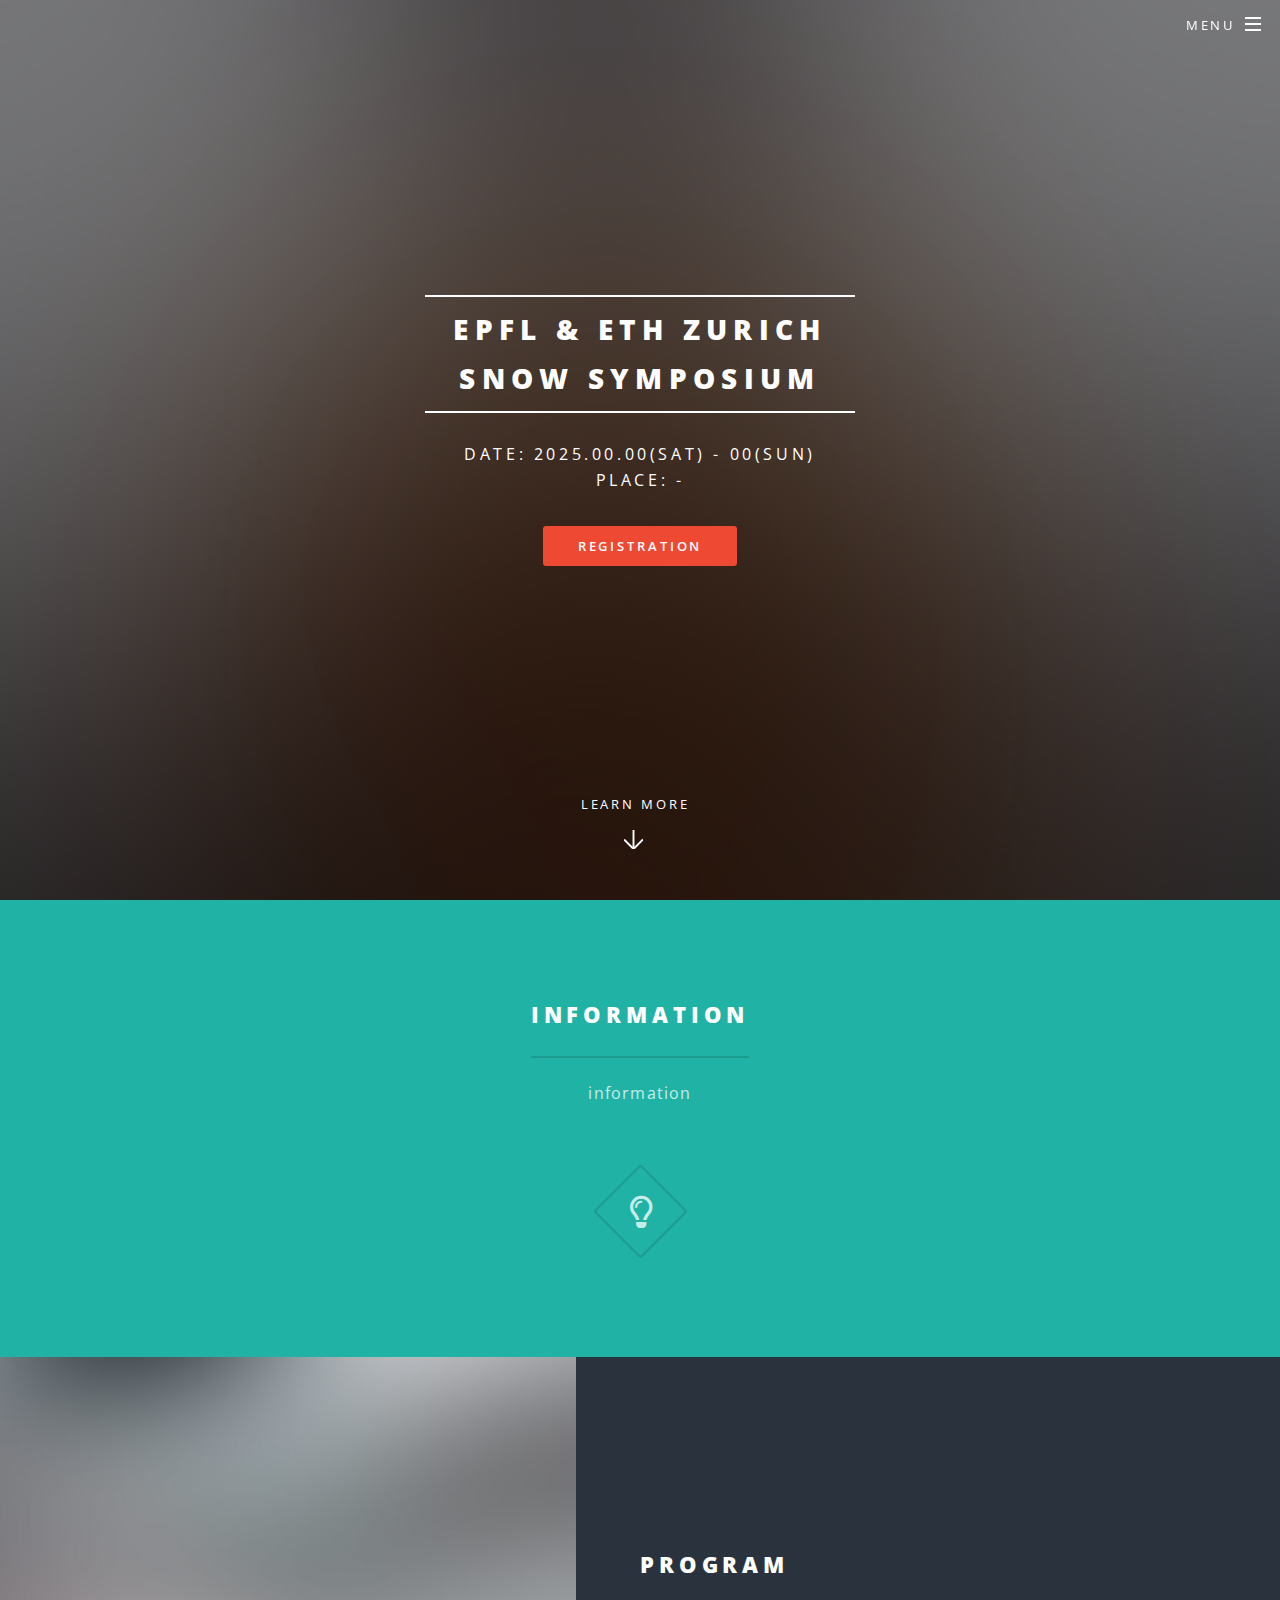
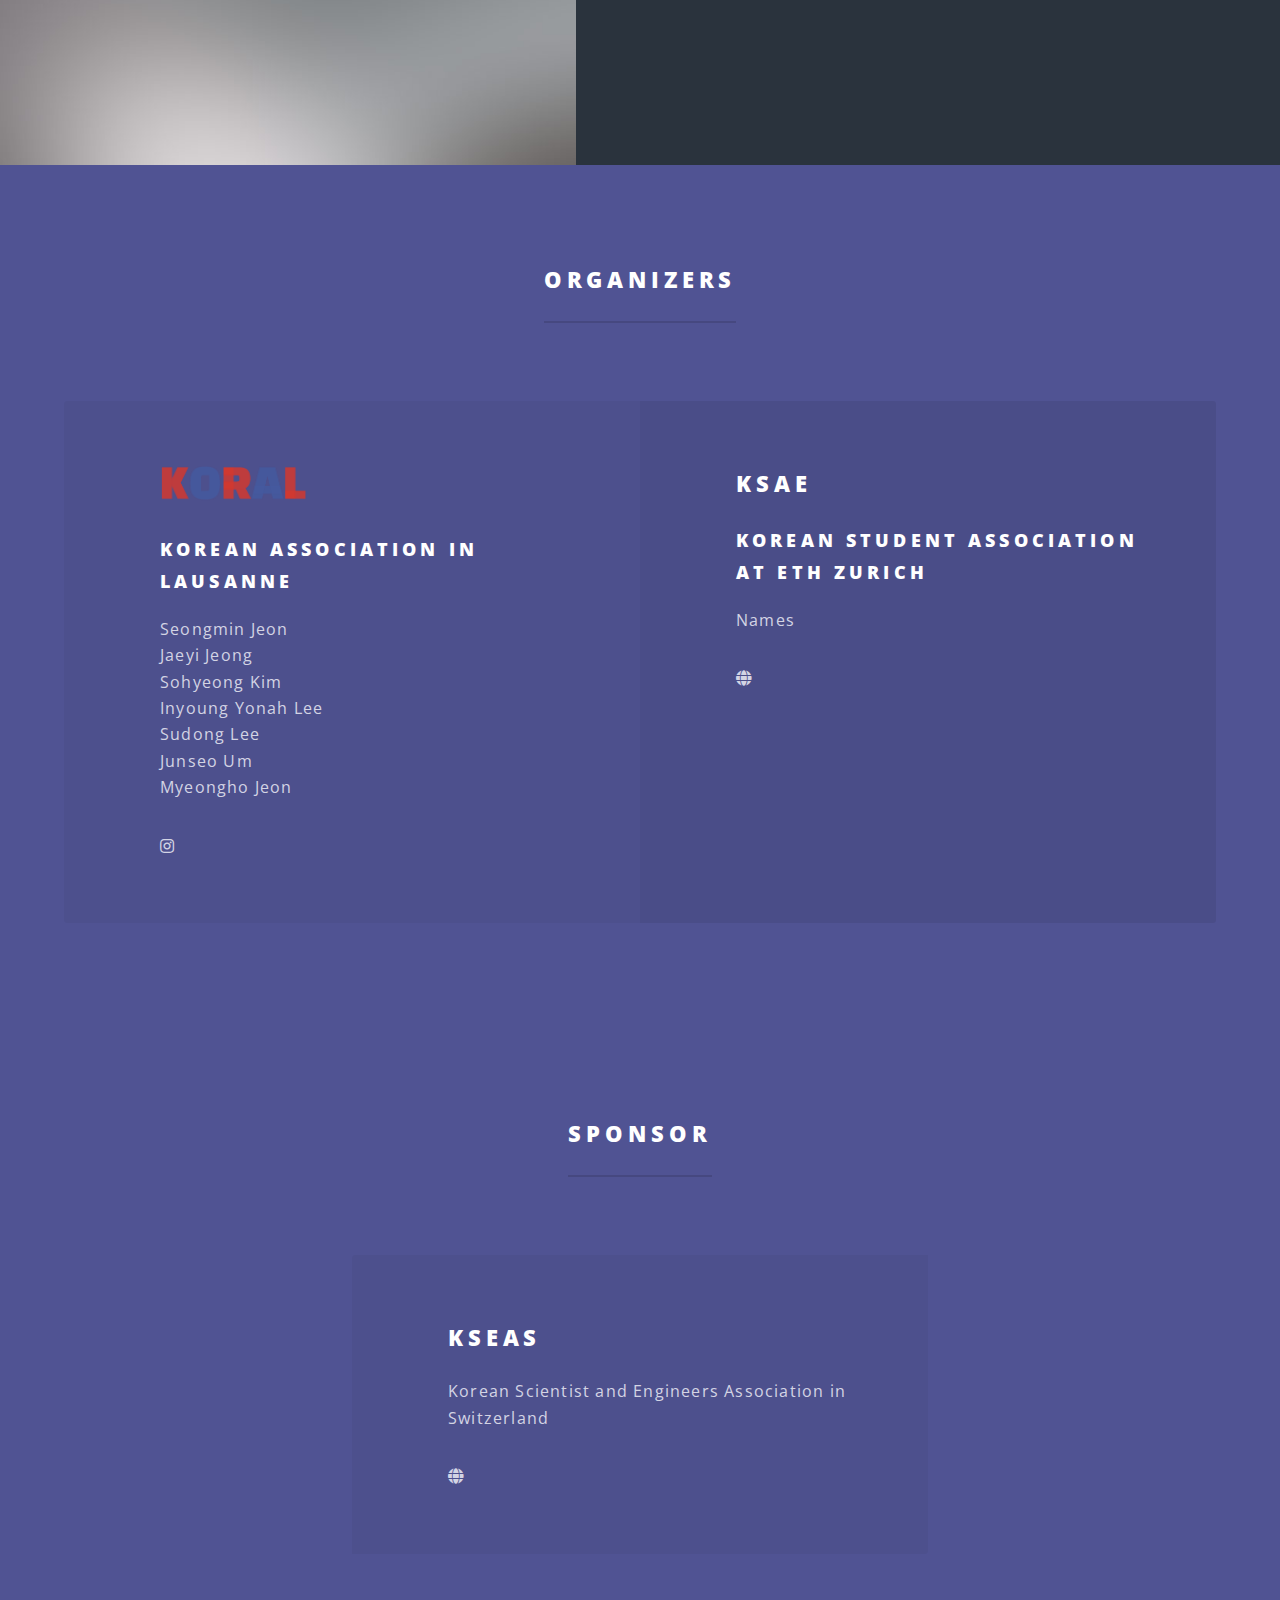
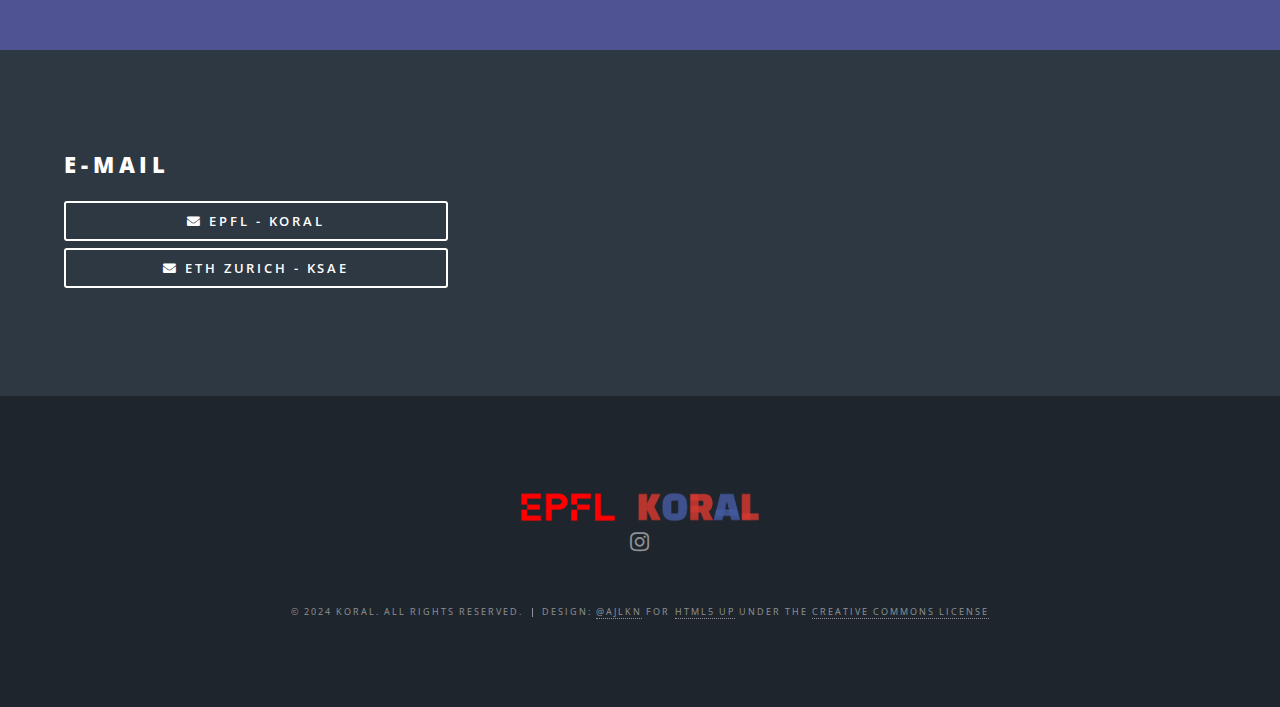
==== index.html @ 03442fb2 "upload" ====
<!DOCTYPE HTML>
<!--
	Spectral by HTML5 UP
	html5up.net | @ajlkn
	Free for personal and commercial use under the CCA 3.0 license (html5up.net/license)
-->
<html>
	<head>
		<title>EPFL & ETH Zurich - Snow Symposium</title>
		<meta charset="utf-8" />
		<meta name="viewport" content="width=device-width, initial-scale=1, user-scalable=no" />
		<link rel="stylesheet" href="assets/css/main.css" />
		<noscript><link rel="stylesheet" href="assets/css/noscript.css" /></noscript>
		<link rel="icon" href="images/favicon.ico">
	</head>
	<body class="landing is-preload">

		<!-- Page Wrapper -->
			<div id="page-wrapper">

				<!-- Header -->
					<header id="header" class="alt">
						<h1><a href="index.html">EPFL & ETH Zurich - Snow Symposium</a></h1>
						<nav id="nav">
							<ul>
								<li class="special">
									<a href="#menu" class="menuToggle"><span>Menu</span></a>
									<div id="menu">
										<ul>
											<li><a href="index.html">Home</a></li>
											<li><a href="program.html">Program</a></li>
											<li><a href="#">Registration</a></li>
										</ul>
									</div>
								</li>
							</ul>
						</nav>
					</header>

				<!-- Banner -->
					<section id="banner">
						<div class="inner">
							<h2>EPFL & ETH Zurich <br>
							Snow Symposium</h2>
							<p>Date: 2025.00.00(Sat) - 00(Sun)<br />
							Place: -<br />
							</p>
							<ul class="actions special">
								<li><a href="#" class="button primary">Registration</a></li>
							</ul>
						</div>
						<a href="#one" class="more scrolly">Learn More</a>
					</section>

				<!-- One -->
					<section id="information" class="wrapper style1 special">
						<div class="inner">
							<header class="major">
								<h2>Information</h2>
								<p>information</p>
							</header>
							<ul class="icons major">
								<li><span class="icon fa-lightbulb major"><span class="label">Lorem</span></span></li>
							</ul>
						</div>
					</section>

				<!-- Two -->
					<section id="program" class="wrapper alt style2">
						<a href="program.html">
						<section class="spotlight">
							<div class="image"><img src="images/pic01.jpg" alt="" /></div><div class="content">
								<h2>Program</h2>
							</div>
						</section>
						</a>
					</section>

				<!-- Three -->
					<section id="organizers" class="wrapper style3 special">
						<div class="inner">
							<header class="major">
								<h2>Organizers</h2>
							</header>
							<ul class="features">
								<li class="">
									<h2><img src="images/KORAL_Logo.png" height="36", alt=""/></h2>
									<h3>Korean Association in Lausanne</h3>
									<p>
									Seongmin Jeon<br>
									Jaeyi Jeong<br>
									Sohyeong Kim<br>
									Inyoung Yonah Lee<br>
									Sudong Lee<br>
									Junseo Um<br>
									Myeongho Jeon
									</p>
									<p>
									<a href=https://www.instagram.com/koral_epfl/ target="_blank" class="icon brands fa-instagram"></a>
									</p>									
								</li>
								<li class="">
									<h2>KSAE</h2>
									<h3>Korean Student Association at ETH Zurich</h3>
									<p>
									Names
									</p>
									<p>
									<a href=https://ksa.ethz.ch/ target="_blank" class="icon solid fa-globe"></a>
									</p>									
								</li>
							</ul>
						</div>
					</section>
					
					<section id="sponsor" class="wrapper style3 special">
						<div class="inner">
							<header class="major">
								<h2>Sponsor</h2>
							</header>
							<ul class="features">
								<li class="">
									<h2>KSEAS</h2>
									<p>
									Korean Scientist and Engineers Association in Switzerland
									</p>		
									<p>
									<a href=https://www.kseas.org/ target="_blank" class="icon solid fa-globe"></a>
									</p>
								</li>
							</ul>								
						<div>							
					</section>

				<!-- CTA -->
					<section id="contacts" class="wrapper style4">
						<div class="inner">
							<header>
								<h2>E-mail</h2>
								<p>							
								<a href="mailto:koral@epfl.ch" class="button fit small icon solid fa-envelope">EPFL - KORAL</a> <br/>
								<a href="mailto:" class="button fit small icon solid fa-envelope">ETH Zurich - KSAE</a>
								</p>
							</header>
						</div>
					</section>

				<!-- Footer -->
					<footer id="footer">
						<img src="images/EPFL_Logo.png" height="30", alt=""/> &nbsp;&nbsp;
						<img src="images/KORAL_Logo.png" height="30", alt=""/>
						<ul class="icons">
						    <li><a href=https://www.instagram.com/koral_epfl/ target="_blank" class="icon brands fa-instagram"><span class="label">Instagram</span></a></li>
						</ul>
						<ul class="copyright">
							<li>&copy; 2024 KORAL. All rights reserved.</li><li>Design: <a href="https://twitter.com/ajlkn" target="_blank">@ajlkn</a> for <a href="http://html5up.net" target="_blank">HTML5 UP</a> under the <a href="https://html5up.net/license" target="_blank">Creative Commons license</a></li>
						</ul>
					</footer>

			</div>

		<!-- Scripts -->
			<script src="assets/js/jquery.min.js"></script>
			<script src="assets/js/jquery.scrollex.min.js"></script>
			<script src="assets/js/jquery.scrolly.min.js"></script>
			<script src="assets/js/browser.min.js"></script>
			<script src="assets/js/breakpoints.min.js"></script>
			<script src="assets/js/util.js"></script>
			<script src="assets/js/main.js"></script>

	</body>
</html>
---- assets/css/main.css ----
@import url(fontawesome-all.min.css);
@import url("https://fonts.googleapis.com/css?family=Open+Sans:400,400italic,600,600italic,800,800italic");

/*
	Spectral by HTML5 UP
	html5up.net | @ajlkn
	Free for personal and commercial use under the CCA 3.0 license (html5up.net/license)
*/

html, body, div, span, applet, object,
iframe, h1, h2, h3, h4, h5, h6, p, blockquote,
pre, a, abbr, acronym, address, big, cite,
code, del, dfn, em, img, ins, kbd, q, s, samp,
small, strike, strong, sub, sup, tt, var, b,
u, i, center, dl, dt, dd, ol, ul, li, fieldset,
form, label, legend, table, caption, tbody,
tfoot, thead, tr, th, td, article, aside,
canvas, details, embed, figure, figcaption,
footer, header, hgroup, menu, nav, output, ruby,
section, summary, time, mark, audio, video {
	margin: 0;
	padding: 0;
	border: 0;
	font-size: 100%;
	font: inherit;
	vertical-align: baseline;}

article, aside, details, figcaption, figure,
footer, header, hgroup, menu, nav, section {
	display: block;}

body {
	line-height: 1;
}

ol, ul {
	list-style: none;
}

blockquote, q {
	quotes: none;
}

	blockquote:before, blockquote:after, q:before, q:after {
		content: '';
		content: none;
	}

table {
	border-collapse: collapse;
	border-spacing: 0;
}

body {
	-webkit-text-size-adjust: none;
}

mark {
	background-color: transparent;
	color: inherit;
}

input::-moz-focus-inner {
	border: 0;
	padding: 0;
}

input, select, textarea {
	-moz-appearance: none;
	-webkit-appearance: none;
	-ms-appearance: none;
	appearance: none;
}

/* Basic */

	@-ms-viewport {
		width: device-width;
	}

	html {
		box-sizing: border-box;
	}

	*, *:before, *:after {
		box-sizing: inherit;
	}

	body {
		background: #2e3842;
	}

		body.is-preload *, body.is-preload *:before, body.is-preload *:after {
			-moz-animation: none !important;
			-webkit-animation: none !important;
			-ms-animation: none !important;
			animation: none !important;
			-moz-transition: none !important;
			-webkit-transition: none !important;
			-ms-transition: none !important;
			transition: none !important;
		}

	body, input, select, textarea {
		color: #fff;
		font-family: "Open Sans", Helvetica, sans-serif;
		font-size: 15pt;
		font-weight: 400;
		letter-spacing: 0.075em;
		line-height: 1.65em;
	}

		@media screen and (max-width: 1680px) {

			body, input, select, textarea {
				font-size: 13pt;
			}

		}

		@media screen and (max-width: 1280px) {

			body, input, select, textarea {
				font-size: 12pt;
			}

		}

		@media screen and (max-width: 736px) {

			body, input, select, textarea {
				font-size: 11pt;
				letter-spacing: 0.0375em;
			}

		}

	a {
		-moz-transition: color 0.2s ease, border-bottom-color 0.2s ease;
		-webkit-transition: color 0.2s ease, border-bottom-color 0.2s ease;
		-ms-transition: color 0.2s ease, border-bottom-color 0.2s ease;
		transition: color 0.2s ease, border-bottom-color 0.2s ease;
		border-bottom: dotted 1px;
		color: inherit;
		text-decoration: none;
	}

		a:hover {
			border-bottom-color: transparent;
		}

	strong, b {
		color: #fff;
		font-weight: 600;
	}

	em, i {
		font-style: italic;
	}

	p {
		margin: 0 0 2em 0;
	}

	h1, h2, h3, h4, h5, h6 {
		color: #fff;
		font-weight: 800;
		letter-spacing: 0.225em;
		line-height: 1em;
		margin: 0 0 1em 0;
		text-transform: uppercase;
	}

		h1 a, h2 a, h3 a, h4 a, h5 a, h6 a {
			color: inherit;
			text-decoration: none;
		}

	h2 {
		font-size: 1.35em;
		line-height: 1.75em;
	}

		@media screen and (max-width: 736px) {

			h2 {
				font-size: 1.1em;
				line-height: 1.65em;
			}

		}

	h3 {
		font-size: 1.15em;
		line-height: 1.75em;
	}

		@media screen and (max-width: 736px) {

			h3 {
				font-size: 1em;
				line-height: 1.65em;
			}

		}

	h4 {
		font-size: 1em;
		line-height: 1.5em;
	}

	h5 {
		font-size: 0.8em;
		line-height: 1.5em;
	}

	h6 {
		font-size: 0.7em;
		line-height: 1.5em;
	}

	sub {
		font-size: 0.8em;
		position: relative;
		top: 0.5em;
	}

	sup {
		font-size: 0.8em;
		position: relative;
		top: -0.5em;
	}

	hr {
		border: 0;
		border-bottom: solid 2px #fff;
		margin: 3em 0;
	}

		hr.major {
			margin: 4.5em 0;
		}

	blockquote {
		border-left: solid 4px #fff;
		font-style: italic;
		margin: 0 0 2em 0;
		padding: 0.5em 0 0.5em 2em;
	}

	code {
		background: rgba(144, 144, 144, 0.25);
		border-radius: 3px;
		font-family: "Courier New", monospace;
		font-size: 0.9em;
		letter-spacing: 0;
		margin: 0 0.25em;
		padding: 0.25em 0.65em;
	}

	pre {
		-webkit-overflow-scrolling: touch;
		font-family: "Courier New", monospace;
		font-size: 0.9em;
		margin: 0 0 2em 0;
	}

		pre code {
			display: block;
			line-height: 1.75em;
			padding: 1em 1.5em;
			overflow-x: auto;
		}

	.align-left {
		text-align: left;
	}

	.align-center {
		text-align: center;
	}

	.align-right {
		text-align: right;
	}

/* Row */

	.row {
		display: flex;
		flex-wrap: wrap;
		box-sizing: border-box;
		align-items: stretch;
	}

		.row > * {
			box-sizing: border-box;
		}

		.row.gtr-uniform > * > :last-child {
			margin-bottom: 0;
		}

		.row.aln-left {
			justify-content: flex-start;
		}

		.row.aln-center {
			justify-content: center;
		}

		.row.aln-right {
			justify-content: flex-end;
		}

		.row.aln-top {
			align-items: flex-start;
		}

		.row.aln-middle {
			align-items: center;
		}

		.row.aln-bottom {
			align-items: flex-end;
		}

		.row > .imp {
			order: -1;
		}

		.row > .col-1 {
			width: 8.33333%;
		}

		.row > .off-1 {
			margin-left: 8.33333%;
		}

		.row > .col-2 {
			width: 16.66667%;
		}

		.row > .off-2 {
			margin-left: 16.66667%;
		}

		.row > .col-3 {
			width: 25%;
		}

		.row > .off-3 {
			margin-left: 25%;
		}

		.row > .col-4 {
			width: 33.33333%;
		}

		.row > .off-4 {
			margin-left: 33.33333%;
		}

		.row > .col-5 {
			width: 41.66667%;
		}

		.row > .off-5 {
			margin-left: 41.66667%;
		}

		.row > .col-6 {
			width: 50%;
		}

		.row > .off-6 {
			margin-left: 50%;
		}

		.row > .col-7 {
			width: 58.33333%;
		}

		.row > .off-7 {
			margin-left: 58.33333%;
		}

		.row > .col-8 {
			width: 66.66667%;
		}

		.row > .off-8 {
			margin-left: 66.66667%;
		}

		.row > .col-9 {
			width: 75%;
		}

		.row > .off-9 {
			margin-left: 75%;
		}

		.row > .col-10 {
			width: 83.33333%;
		}

		.row > .off-10 {
			margin-left: 83.33333%;
		}

		.row > .col-11 {
			width: 91.66667%;
		}

		.row > .off-11 {
			margin-left: 91.66667%;
		}

		.row > .col-12 {
			width: 100%;
		}

		.row > .off-12 {
			margin-left: 100%;
		}

		.row.gtr-0 {
			margin-top: 0;
			margin-left: 0em;
		}

			.row.gtr-0 > * {
				padding: 0 0 0 0em;
			}

			.row.gtr-0.gtr-uniform {
				margin-top: 0em;
			}

				.row.gtr-0.gtr-uniform > * {
					padding-top: 0em;
				}

		.row.gtr-25 {
			margin-top: 0;
			margin-left: -0.375em;
		}

			.row.gtr-25 > * {
				padding: 0 0 0 0.375em;
			}

			.row.gtr-25.gtr-uniform {
				margin-top: -0.375em;
			}

				.row.gtr-25.gtr-uniform > * {
					padding-top: 0.375em;
				}

		.row.gtr-50 {
			margin-top: 0;
			margin-left: -0.75em;
		}

			.row.gtr-50 > * {
				padding: 0 0 0 0.75em;
			}

			.row.gtr-50.gtr-uniform {
				margin-top: -0.75em;
			}

				.row.gtr-50.gtr-uniform > * {
					padding-top: 0.75em;
				}

		.row {
			margin-top: 0;
			margin-left: -1.5em;
		}

			.row > * {
				padding: 0 0 0 1.5em;
			}

			.row.gtr-uniform {
				margin-top: -1.5em;
			}

				.row.gtr-uniform > * {
					padding-top: 1.5em;
				}

		.row.gtr-150 {
			margin-top: 0;
			margin-left: -2.25em;
		}

			.row.gtr-150 > * {
				padding: 0 0 0 2.25em;
			}

			.row.gtr-150.gtr-uniform {
				margin-top: -2.25em;
			}

				.row.gtr-150.gtr-uniform > * {
					padding-top: 2.25em;
				}

		.row.gtr-200 {
			margin-top: 0;
			margin-left: -3em;
		}

			.row.gtr-200 > * {
				padding: 0 0 0 3em;
			}

			.row.gtr-200.gtr-uniform {
				margin-top: -3em;
			}

				.row.gtr-200.gtr-uniform > * {
					padding-top: 3em;
				}

		@media screen and (max-width: 1680px) {

			.row {
				display: flex;
				flex-wrap: wrap;
				box-sizing: border-box;
				align-items: stretch;
			}

				.row > * {
					box-sizing: border-box;
				}

				.row.gtr-uniform > * > :last-child {
					margin-bottom: 0;
				}

				.row.aln-left {
					justify-content: flex-start;
				}

				.row.aln-center {
					justify-content: center;
				}

				.row.aln-right {
					justify-content: flex-end;
				}

				.row.aln-top {
					align-items: flex-start;
				}

				.row.aln-middle {
					align-items: center;
				}

				.row.aln-bottom {
					align-items: flex-end;
				}

				.row > .imp-xlarge {
					order: -1;
				}

				.row > .col-1-xlarge {
					width: 8.33333%;
				}

				.row > .off-1-xlarge {
					margin-left: 8.33333%;
				}

				.row > .col-2-xlarge {
					width: 16.66667%;
				}

				.row > .off-2-xlarge {
					margin-left: 16.66667%;
				}

				.row > .col-3-xlarge {
					width: 25%;
				}

				.row > .off-3-xlarge {
					margin-left: 25%;
				}

				.row > .col-4-xlarge {
					width: 33.33333%;
				}

				.row > .off-4-xlarge {
					margin-left: 33.33333%;
				}

				.row > .col-5-xlarge {
					width: 41.66667%;
				}

				.row > .off-5-xlarge {
					margin-left: 41.66667%;
				}

				.row > .col-6-xlarge {
					width: 50%;
				}

				.row > .off-6-xlarge {
					margin-left: 50%;
				}

				.row > .col-7-xlarge {
					width: 58.33333%;
				}

				.row > .off-7-xlarge {
					margin-left: 58.33333%;
				}

				.row > .col-8-xlarge {
					width: 66.66667%;
				}

				.row > .off-8-xlarge {
					margin-left: 66.66667%;
				}

				.row > .col-9-xlarge {
					width: 75%;
				}

				.row > .off-9-xlarge {
					margin-left: 75%;
				}

				.row > .col-10-xlarge {
					width: 83.33333%;
				}

				.row > .off-10-xlarge {
					margin-left: 83.33333%;
				}

				.row > .col-11-xlarge {
					width: 91.66667%;
				}

				.row > .off-11-xlarge {
					margin-left: 91.66667%;
				}

				.row > .col-12-xlarge {
					width: 100%;
				}

				.row > .off-12-xlarge {
					margin-left: 100%;
				}

				.row.gtr-0 {
					margin-top: 0;
					margin-left: 0em;
				}

					.row.gtr-0 > * {
						padding: 0 0 0 0em;
					}

					.row.gtr-0.gtr-uniform {
						margin-top: 0em;
					}

						.row.gtr-0.gtr-uniform > * {
							padding-top: 0em;
						}

				.row.gtr-25 {
					margin-top: 0;
					margin-left: -0.375em;
				}

					.row.gtr-25 > * {
						padding: 0 0 0 0.375em;
					}

					.row.gtr-25.gtr-uniform {
						margin-top: -0.375em;
					}

						.row.gtr-25.gtr-uniform > * {
							padding-top: 0.375em;
						}

				.row.gtr-50 {
					margin-top: 0;
					margin-left: -0.75em;
				}

					.row.gtr-50 > * {
						padding: 0 0 0 0.75em;
					}

					.row.gtr-50.gtr-uniform {
						margin-top: -0.75em;
					}

						.row.gtr-50.gtr-uniform > * {
							padding-top: 0.75em;
						}

				.row {
					margin-top: 0;
					margin-left: -1.5em;
				}

					.row > * {
						padding: 0 0 0 1.5em;
					}

					.row.gtr-uniform {
						margin-top: -1.5em;
					}

						.row.gtr-uniform > * {
							padding-top: 1.5em;
						}

				.row.gtr-150 {
					margin-top: 0;
					margin-left: -2.25em;
				}

					.row.gtr-150 > * {
						padding: 0 0 0 2.25em;
					}

					.row.gtr-150.gtr-uniform {
						margin-top: -2.25em;
					}

						.row.gtr-150.gtr-uniform > * {
							padding-top: 2.25em;
						}

				.row.gtr-200 {
					margin-top: 0;
					margin-left: -3em;
				}

					.row.gtr-200 > * {
						padding: 0 0 0 3em;
					}

					.row.gtr-200.gtr-uniform {
						margin-top: -3em;
					}

						.row.gtr-200.gtr-uniform > * {
							padding-top: 3em;
						}

		}

		@media screen and (max-width: 1280px) {

			.row {
				display: flex;
				flex-wrap: wrap;
				box-sizing: border-box;
				align-items: stretch;
			}

				.row > * {
					box-sizing: border-box;
				}

				.row.gtr-uniform > * > :last-child {
					margin-bottom: 0;
				}

				.row.aln-left {
					justify-content: flex-start;
				}

				.row.aln-center {
					justify-content: center;
				}

				.row.aln-right {
					justify-content: flex-end;
				}

				.row.aln-top {
					align-items: flex-start;
				}

				.row.aln-middle {
					align-items: center;
				}

				.row.aln-bottom {
					align-items: flex-end;
				}

				.row > .imp-large {
					order: -1;
				}

				.row > .col-1-large {
					width: 8.33333%;
				}

				.row > .off-1-large {
					margin-left: 8.33333%;
				}

				.row > .col-2-large {
					width: 16.66667%;
				}

				.row > .off-2-large {
					margin-left: 16.66667%;
				}

				.row > .col-3-large {
					width: 25%;
				}

				.row > .off-3-large {
					margin-left: 25%;
				}

				.row > .col-4-large {
					width: 33.33333%;
				}

				.row > .off-4-large {
					margin-left: 33.33333%;
				}

				.row > .col-5-large {
					width: 41.66667%;
				}

				.row > .off-5-large {
					margin-left: 41.66667%;
				}

				.row > .col-6-large {
					width: 50%;
				}

				.row > .off-6-large {
					margin-left: 50%;
				}

				.row > .col-7-large {
					width: 58.33333%;
				}

				.row > .off-7-large {
					margin-left: 58.33333%;
				}

				.row > .col-8-large {
					width: 66.66667%;
				}

				.row > .off-8-large {
					margin-left: 66.66667%;
				}

				.row > .col-9-large {
					width: 75%;
				}

				.row > .off-9-large {
					margin-left: 75%;
				}

				.row > .col-10-large {
					width: 83.33333%;
				}

				.row > .off-10-large {
					margin-left: 83.33333%;
				}

				.row > .col-11-large {
					width: 91.66667%;
				}

				.row > .off-11-large {
					margin-left: 91.66667%;
				}

				.row > .col-12-large {
					width: 100%;
				}

				.row > .off-12-large {
					margin-left: 100%;
				}

				.row.gtr-0 {
					margin-top: 0;
					margin-left: 0em;
				}

					.row.gtr-0 > * {
						padding: 0 0 0 0em;
					}

					.row.gtr-0.gtr-uniform {
						margin-top: 0em;
					}

						.row.gtr-0.gtr-uniform > * {
							padding-top: 0em;
						}

				.row.gtr-25 {
					margin-top: 0;
					margin-left: -0.375em;
				}

					.row.gtr-25 > * {
						padding: 0 0 0 0.375em;
					}

					.row.gtr-25.gtr-uniform {
						margin-top: -0.375em;
					}

						.row.gtr-25.gtr-uniform > * {
							padding-top: 0.375em;
						}

				.row.gtr-50 {
					margin-top: 0;
					margin-left: -0.75em;
				}

					.row.gtr-50 > * {
						padding: 0 0 0 0.75em;
					}

					.row.gtr-50.gtr-uniform {
						margin-top: -0.75em;
					}

						.row.gtr-50.gtr-uniform > * {
							padding-top: 0.75em;
						}

				.row {
					margin-top: 0;
					margin-left: -1.5em;
				}

					.row > * {
						padding: 0 0 0 1.5em;
					}

					.row.gtr-uniform {
						margin-top: -1.5em;
					}

						.row.gtr-uniform > * {
							padding-top: 1.5em;
						}

				.row.gtr-150 {
					margin-top: 0;
					margin-left: -2.25em;
				}

					.row.gtr-150 > * {
						padding: 0 0 0 2.25em;
					}

					.row.gtr-150.gtr-uniform {
						margin-top: -2.25em;
					}

						.row.gtr-150.gtr-uniform > * {
							padding-top: 2.25em;
						}

				.row.gtr-200 {
					margin-top: 0;
					margin-left: -3em;
				}

					.row.gtr-200 > * {
						padding: 0 0 0 3em;
					}

					.row.gtr-200.gtr-uniform {
						margin-top: -3em;
					}

						.row.gtr-200.gtr-uniform > * {
							padding-top: 3em;
						}

		}

		@media screen and (max-width: 980px) {

			.row {
				display: flex;
				flex-wrap: wrap;
				box-sizing: border-box;
				align-items: stretch;
			}

				.row > * {
					box-sizing: border-box;
				}

				.row.gtr-uniform > * > :last-child {
					margin-bottom: 0;
				}

				.row.aln-left {
					justify-content: flex-start;
				}

				.row.aln-center {
					justify-content: center;
				}

				.row.aln-right {
					justify-content: flex-end;
				}

				.row.aln-top {
					align-items: flex-start;
				}

				.row.aln-middle {
					align-items: center;
				}

				.row.aln-bottom {
					align-items: flex-end;
				}

				.row > .imp-medium {
					order: -1;
				}

				.row > .col-1-medium {
					width: 8.33333%;
				}

				.row > .off-1-medium {
					margin-left: 8.33333%;
				}

				.row > .col-2-medium {
					width: 16.66667%;
				}

				.row > .off-2-medium {
					margin-left: 16.66667%;
				}

				.row > .col-3-medium {
					width: 25%;
				}

				.row > .off-3-medium {
					margin-left: 25%;
				}

				.row > .col-4-medium {
					width: 33.33333%;
				}

				.row > .off-4-medium {
					margin-left: 33.33333%;
				}

				.row > .col-5-medium {
					width: 41.66667%;
				}

				.row > .off-5-medium {
					margin-left: 41.66667%;
				}

				.row > .col-6-medium {
					width: 50%;
				}

				.row > .off-6-medium {
					margin-left: 50%;
				}

				.row > .col-7-medium {
					width: 58.33333%;
				}

				.row > .off-7-medium {
					margin-left: 58.33333%;
				}

				.row > .col-8-medium {
					width: 66.66667%;
				}

				.row > .off-8-medium {
					margin-left: 66.66667%;
				}

				.row > .col-9-medium {
					width: 75%;
				}

				.row > .off-9-medium {
					margin-left: 75%;
				}

				.row > .col-10-medium {
					width: 83.33333%;
				}

				.row > .off-10-medium {
					margin-left: 83.33333%;
				}

				.row > .col-11-medium {
					width: 91.66667%;
				}

				.row > .off-11-medium {
					margin-left: 91.66667%;
				}

				.row > .col-12-medium {
					width: 100%;
				}

				.row > .off-12-medium {
					margin-left: 100%;
				}

				.row.gtr-0 {
					margin-top: 0;
					margin-left: 0em;
				}

					.row.gtr-0 > * {
						padding: 0 0 0 0em;
					}

					.row.gtr-0.gtr-uniform {
						margin-top: 0em;
					}

						.row.gtr-0.gtr-uniform > * {
							padding-top: 0em;
						}

				.row.gtr-25 {
					margin-top: 0;
					margin-left: -0.375em;
				}

					.row.gtr-25 > * {
						padding: 0 0 0 0.375em;
					}

					.row.gtr-25.gtr-uniform {
						margin-top: -0.375em;
					}

						.row.gtr-25.gtr-uniform > * {
							padding-top: 0.375em;
						}

				.row.gtr-50 {
					margin-top: 0;
					margin-left: -0.75em;
				}

					.row.gtr-50 > * {
						padding: 0 0 0 0.75em;
					}

					.row.gtr-50.gtr-uniform {
						margin-top: -0.75em;
					}

						.row.gtr-50.gtr-uniform > * {
							padding-top: 0.75em;
						}

				.row {
					margin-top: 0;
					margin-left: -1.5em;
				}

					.row > * {
						padding: 0 0 0 1.5em;
					}

					.row.gtr-uniform {
						margin-top: -1.5em;
					}

						.row.gtr-uniform > * {
							padding-top: 1.5em;
						}

				.row.gtr-150 {
					margin-top: 0;
					margin-left: -2.25em;
				}

					.row.gtr-150 > * {
						padding: 0 0 0 2.25em;
					}

					.row.gtr-150.gtr-uniform {
						margin-top: -2.25em;
					}

						.row.gtr-150.gtr-uniform > * {
							padding-top: 2.25em;
						}

				.row.gtr-200 {
					margin-top: 0;
					margin-left: -3em;
				}

					.row.gtr-200 > * {
						padding: 0 0 0 3em;
					}

					.row.gtr-200.gtr-uniform {
						margin-top: -3em;
					}

						.row.gtr-200.gtr-uniform > * {
							padding-top: 3em;
						}

		}

		@media screen and (max-width: 736px) {

			.row {
				display: flex;
				flex-wrap: wrap;
				box-sizing: border-box;
				align-items: stretch;
			}

				.row > * {
					box-sizing: border-box;
				}

				.row.gtr-uniform > * > :last-child {
					margin-bottom: 0;
				}

				.row.aln-left {
					justify-content: flex-start;
				}

				.row.aln-center {
					justify-content: center;
				}

				.row.aln-right {
					justify-content: flex-end;
				}

				.row.aln-top {
					align-items: flex-start;
				}

				.row.aln-middle {
					align-items: center;
				}

				.row.aln-bottom {
					align-items: flex-end;
				}

				.row > .imp-small {
					order: -1;
				}

				.row > .col-1-small {
					width: 8.33333%;
				}

				.row > .off-1-small {
					margin-left: 8.33333%;
				}

				.row > .col-2-small {
					width: 16.66667%;
				}

				.row > .off-2-small {
					margin-left: 16.66667%;
				}

				.row > .col-3-small {
					width: 25%;
				}

				.row > .off-3-small {
					margin-left: 25%;
				}

				.row > .col-4-small {
					width: 33.33333%;
				}

				.row > .off-4-small {
					margin-left: 33.33333%;
				}

				.row > .col-5-small {
					width: 41.66667%;
				}

				.row > .off-5-small {
					margin-left: 41.66667%;
				}

				.row > .col-6-small {
					width: 50%;
				}

				.row > .off-6-small {
					margin-left: 50%;
				}

				.row > .col-7-small {
					width: 58.33333%;
				}

				.row > .off-7-small {
					margin-left: 58.33333%;
				}

				.row > .col-8-small {
					width: 66.66667%;
				}

				.row > .off-8-small {
					margin-left: 66.66667%;
				}

				.row > .col-9-small {
					width: 75%;
				}

				.row > .off-9-small {
					margin-left: 75%;
				}

				.row > .col-10-small {
					width: 83.33333%;
				}

				.row > .off-10-small {
					margin-left: 83.33333%;
				}

				.row > .col-11-small {
					width: 91.66667%;
				}

				.row > .off-11-small {
					margin-left: 91.66667%;
				}

				.row > .col-12-small {
					width: 100%;
				}

				.row > .off-12-small {
					margin-left: 100%;
				}

				.row.gtr-0 {
					margin-top: 0;
					margin-left: 0em;
				}

					.row.gtr-0 > * {
						padding: 0 0 0 0em;
					}

					.row.gtr-0.gtr-uniform {
						margin-top: 0em;
					}

						.row.gtr-0.gtr-uniform > * {
							padding-top: 0em;
						}

				.row.gtr-25 {
					margin-top: 0;
					margin-left: -0.375em;
				}

					.row.gtr-25 > * {
						padding: 0 0 0 0.375em;
					}

					.row.gtr-25.gtr-uniform {
						margin-top: -0.375em;
					}

						.row.gtr-25.gtr-uniform > * {
							padding-top: 0.375em;
						}

				.row.gtr-50 {
					margin-top: 0;
					margin-left: -0.75em;
				}

					.row.gtr-50 > * {
						padding: 0 0 0 0.75em;
					}

					.row.gtr-50.gtr-uniform {
						margin-top: -0.75em;
					}

						.row.gtr-50.gtr-uniform > * {
							padding-top: 0.75em;
						}

				.row {
					margin-top: 0;
					margin-left: -1.5em;
				}

					.row > * {
						padding: 0 0 0 1.5em;
					}

					.row.gtr-uniform {
						margin-top: -1.5em;
					}

						.row.gtr-uniform > * {
							padding-top: 1.5em;
						}

				.row.gtr-150 {
					margin-top: 0;
					margin-left: -2.25em;
				}

					.row.gtr-150 > * {
						padding: 0 0 0 2.25em;
					}

					.row.gtr-150.gtr-uniform {
						margin-top: -2.25em;
					}

						.row.gtr-150.gtr-uniform > * {
							padding-top: 2.25em;
						}

				.row.gtr-200 {
					margin-top: 0;
					margin-left: -3em;
				}

					.row.gtr-200 > * {
						padding: 0 0 0 3em;
					}

					.row.gtr-200.gtr-uniform {
						margin-top: -3em;
					}

						.row.gtr-200.gtr-uniform > * {
							padding-top: 3em;
						}

		}

		@media screen and (max-width: 480px) {

			.row {
				display: flex;
				flex-wrap: wrap;
				box-sizing: border-box;
				align-items: stretch;
			}

				.row > * {
					box-sizing: border-box;
				}

				.row.gtr-uniform > * > :last-child {
					margin-bottom: 0;
				}

				.row.aln-left {
					justify-content: flex-start;
				}

				.row.aln-center {
					justify-content: center;
				}

				.row.aln-right {
					justify-content: flex-end;
				}

				.row.aln-top {
					align-items: flex-start;
				}

				.row.aln-middle {
					align-items: center;
				}

				.row.aln-bottom {
					align-items: flex-end;
				}

				.row > .imp-xsmall {
					order: -1;
				}

				.row > .col-1-xsmall {
					width: 8.33333%;
				}

				.row > .off-1-xsmall {
					margin-left: 8.33333%;
				}

				.row > .col-2-xsmall {
					width: 16.66667%;
				}

				.row > .off-2-xsmall {
					margin-left: 16.66667%;
				}

				.row > .col-3-xsmall {
					width: 25%;
				}

				.row > .off-3-xsmall {
					margin-left: 25%;
				}

				.row > .col-4-xsmall {
					width: 33.33333%;
				}

				.row > .off-4-xsmall {
					margin-left: 33.33333%;
				}

				.row > .col-5-xsmall {
					width: 41.66667%;
				}

				.row > .off-5-xsmall {
					margin-left: 41.66667%;
				}

				.row > .col-6-xsmall {
					width: 50%;
				}

				.row > .off-6-xsmall {
					margin-left: 50%;
				}

				.row > .col-7-xsmall {
					width: 58.33333%;
				}

				.row > .off-7-xsmall {
					margin-left: 58.33333%;
				}

				.row > .col-8-xsmall {
					width: 66.66667%;
				}

				.row > .off-8-xsmall {
					margin-left: 66.66667%;
				}

				.row > .col-9-xsmall {
					width: 75%;
				}

				.row > .off-9-xsmall {
					margin-left: 75%;
				}

				.row > .col-10-xsmall {
					width: 83.33333%;
				}

				.row > .off-10-xsmall {
					margin-left: 83.33333%;
				}

				.row > .col-11-xsmall {
					width: 91.66667%;
				}

				.row > .off-11-xsmall {
					margin-left: 91.66667%;
				}

				.row > .col-12-xsmall {
					width: 100%;
				}

				.row > .off-12-xsmall {
					margin-left: 100%;
				}

				.row.gtr-0 {
					margin-top: 0;
					margin-left: 0em;
				}

					.row.gtr-0 > * {
						padding: 0 0 0 0em;
					}

					.row.gtr-0.gtr-uniform {
						margin-top: 0em;
					}

						.row.gtr-0.gtr-uniform > * {
							padding-top: 0em;
						}

				.row.gtr-25 {
					margin-top: 0;
					margin-left: -0.375em;
				}

					.row.gtr-25 > * {
						padding: 0 0 0 0.375em;
					}

					.row.gtr-25.gtr-uniform {
						margin-top: -0.375em;
					}

						.row.gtr-25.gtr-uniform > * {
							padding-top: 0.375em;
						}

				.row.gtr-50 {
					margin-top: 0;
					margin-left: -0.75em;
				}

					.row.gtr-50 > * {
						padding: 0 0 0 0.75em;
					}

					.row.gtr-50.gtr-uniform {
						margin-top: -0.75em;
					}

						.row.gtr-50.gtr-uniform > * {
							padding-top: 0.75em;
						}

				.row {
					margin-top: 0;
					margin-left: -1.5em;
				}

					.row > * {
						padding: 0 0 0 1.5em;
					}

					.row.gtr-uniform {
						margin-top: -1.5em;
					}

						.row.gtr-uniform > * {
							padding-top: 1.5em;
						}

				.row.gtr-150 {
					margin-top: 0;
					margin-left: -2.25em;
				}

					.row.gtr-150 > * {
						padding: 0 0 0 2.25em;
					}

					.row.gtr-150.gtr-uniform {
						margin-top: -2.25em;
					}

						.row.gtr-150.gtr-uniform > * {
							padding-top: 2.25em;
						}

				.row.gtr-200 {
					margin-top: 0;
					margin-left: -3em;
				}

					.row.gtr-200 > * {
						padding: 0 0 0 3em;
					}

					.row.gtr-200.gtr-uniform {
						margin-top: -3em;
					}

						.row.gtr-200.gtr-uniform > * {
							padding-top: 3em;
						}

		}

/* Section/Article */

	section.special, article.special {
		text-align: center;
	}

	header p {
		color: rgba(255, 255, 255, 0.5);
		position: relative;
		top: -0.25em;
	}

	header h3 + p {
		font-size: 1.1em;
	}

	header h4 + p,
	header h5 + p,
	header h6 + p {
		font-size: 0.9em;
	}

	header.major {
		margin: 0 0 3.5em 0;
	}

		header.major h2, header.major h3, header.major h4, header.major h5, header.major h6 {
			border-bottom: solid 2px #fff;
			display: inline-block;
			padding-bottom: 1em;
			position: relative;
		}

			header.major h2:after, header.major h3:after, header.major h4:after, header.major h5:after, header.major h6:after {
				content: '';
				display: block;
				height: 1px;
			}

		header.major p {
			color: #fff;
			top: 0;
		}

		@media screen and (max-width: 736px) {

			header.major {
				margin: 0 0 2em 0;
			}

		}

	@media screen and (max-width: 980px) {

		header br {
			display: none;
		}

	}

/* Form */

	form {
		margin: 0 0 2em 0;
	}

	label {
		color: #fff;
		display: block;
		font-size: 0.9em;
		font-weight: 600;
		margin: 0 0 1em 0;
	}

	input[type="text"],
	input[type="password"],
	input[type="email"],
	select,
	textarea {
		-moz-appearance: none;
		-webkit-appearance: none;
		-ms-appearance: none;
		appearance: none;
		background-color: rgba(144, 144, 144, 0.25);
		border-radius: 3px;
		border: none;
		color: inherit;
		display: block;
		outline: 0;
		padding: 0 1em;
		text-decoration: none;
		width: 100%;
	}

		input[type="text"]:invalid,
		input[type="password"]:invalid,
		input[type="email"]:invalid,
		select:invalid,
		textarea:invalid {
			box-shadow: none;
		}

		input[type="text"]:focus,
		input[type="password"]:focus,
		input[type="email"]:focus,
		select:focus,
		textarea:focus {
			box-shadow: 0 0 0 2px #21b2a6;
		}

	select {
		background-size: 1.25em;
		background-repeat: no-repeat;
		background-position: calc(100% - 1em) center;
		height: 2.75em;
		padding-right: 2.75em;
		text-overflow: ellipsis;
	}

		select:focus::-ms-value {
			background-color: transparent;
		}

		select::-ms-expand {
			display: none;
		}

	input[type="text"],
	input[type="password"],
	input[type="email"],
	select {
		height: 2.75em;
	}

	textarea {
		padding: 0.75em 1em;
	}

	input[type="checkbox"],
	input[type="radio"] {
		-moz-appearance: none;
		-webkit-appearance: none;
		-ms-appearance: none;
		appearance: none;
		display: block;
		float: left;
		margin-right: -2em;
		opacity: 0;
		width: 1em;
		z-index: -1;
	}

		input[type="checkbox"] + label,
		input[type="radio"] + label {
			text-decoration: none;
			color: #fff;
			cursor: pointer;
			display: inline-block;
			font-size: 1em;
			font-weight: 400;
			padding-left: 2.4em;
			padding-right: 0.75em;
			position: relative;
		}

			input[type="checkbox"] + label:before,
			input[type="radio"] + label:before {
				-moz-osx-font-smoothing: grayscale;
				-webkit-font-smoothing: antialiased;
				display: inline-block;
				font-style: normal;
				font-variant: normal;
				text-rendering: auto;
				line-height: 1;
				text-transform: none !important;
				font-family: 'Font Awesome 5 Free';
				font-weight: 900;
			}

			input[type="checkbox"] + label:before,
			input[type="radio"] + label:before {
				background: rgba(144, 144, 144, 0.25);
				border-radius: 3px;
				content: '';
				display: inline-block;
				font-size: 0.8em;
				height: 2.0625em;
				left: 0;
				line-height: 2.0625em;
				position: absolute;
				text-align: center;
				top: 0;
				width: 2.0625em;
			}

		input[type="checkbox"]:checked + label:before,
		input[type="radio"]:checked + label:before {
			background: #2e3842;
			color: #fff;
			content: '\f00c';
		}

		input[type="checkbox"]:focus + label:before,
		input[type="radio"]:focus + label:before {
			box-shadow: 0 0 0 2px #21b2a6;
		}

	input[type="checkbox"] + label:before {
		border-radius: 3px;
	}

	input[type="radio"] + label:before {
		border-radius: 100%;
	}

	::-webkit-input-placeholder {
		color: rgba(255, 255, 255, 0.5) !important;
		opacity: 1.0;
	}

	:-moz-placeholder {
		color: rgba(255, 255, 255, 0.5) !important;
		opacity: 1.0;
	}

	::-moz-placeholder {
		color: rgba(255, 255, 255, 0.5) !important;
		opacity: 1.0;
	}

	:-ms-input-placeholder {
		color: rgba(255, 255, 255, 0.5) !important;
		opacity: 1.0;
	}

/* Box */

	.box {
		border-radius: 3px;
		border: solid 2px #fff;
		margin-bottom: 2em;
		padding: 1.5em;
	}

		.box > :last-child,
		.box > :last-child > :last-child,
		.box > :last-child > :last-child > :last-child {
			margin-bottom: 0;
		}

		.box.alt {
			border: 0;
			border-radius: 0;
			padding: 0;
		}

/* Icon */

	.icon {
		text-decoration: none;
		border-bottom: none;
		position: relative;
	}

		.icon:before {
			-moz-osx-font-smoothing: grayscale;
			-webkit-font-smoothing: antialiased;
			display: inline-block;
			font-style: normal;
			font-variant: normal;
			text-rendering: auto;
			line-height: 1;
			text-transform: none !important;
			font-family: 'Font Awesome 5 Free';
			font-weight: 400;
		}

		.icon > .label {
			display: none;
		}

		.icon:before {
			line-height: inherit;
		}

		.icon.solid:before {
			font-weight: 900;
		}

		.icon.brands:before {
			font-family: 'Font Awesome 5 Brands';
		}

		.icon.major {
			-moz-transform: rotate(-45deg);
			-webkit-transform: rotate(-45deg);
			-ms-transform: rotate(-45deg);
			transform: rotate(-45deg);
			border-radius: 3px;
			border: solid 2px #fff;
			display: inline-block;
			font-size: 1.35em;
			height: calc(3em + 2px);
			line-height: 3em;
			text-align: center;
			width: calc(3em + 2px);
		}

			.icon.major:before {
				-moz-transform: rotate(45deg);
				-webkit-transform: rotate(45deg);
				-ms-transform: rotate(45deg);
				transform: rotate(45deg);
				display: inline-block;
				font-size: 1.5em;
			}

			@media screen and (max-width: 736px) {

				.icon.major {
					font-size: 1em;
				}

			}

		.icon.style1 {
			color: #00ffcc;
		}

		.icon.style2 {
			color: #00f0ff;
		}

		.icon.style3 {
			color: #76ddff;
		}

/* Image */

	.image {
		border-radius: 3px;
		border: 0;
		display: inline-block;
		position: relative;
	}

		.image img {
			border-radius: 3px;
			display: block;
		}

		.image.left {
			float: left;
			margin: 0 2em 2em 0;
			top: 0.25em;
		}

		.image.right {
			float: right;
			margin: 0 0 2em 2em;
			top: 0.25em;
		}

		.image.left, .image.right {
			max-width: 40%;
		}

			.image.left img, .image.right img {
				width: 100%;
			}

		.image.fit {
			display: block;
			margin: 0 0 2em 0;
			width: 100%;
		}

			.image.fit img {
				width: 100%;
			}

/* List */

	ol {
		list-style: decimal;
		margin: 0 0 2em 0;
		padding-left: 1.25em;
	}

		ol li {
			padding-left: 0.25em;
		}

	ul {
		list-style: disc;
		margin: 0 0 2em 0;
		padding-left: 1em;
	}

		ul li {
			padding-left: 0.5em;
		}

		ul.alt {
			list-style: none;
			padding-left: 0;
		}

			ul.alt li {
				border-top: solid 1px #fff;
				padding: 0.5em 0;
			}

				ul.alt li:first-child {
					border-top: 0;
					padding-top: 0;
				}

	dl {
		margin: 0 0 2em 0;
	}

/* Actions */

	ul.actions {
		display: -moz-flex;
		display: -webkit-flex;
		display: -ms-flex;
		display: flex;
		cursor: default;
		list-style: none;
		margin-left: -1em;
		padding-left: 0;
	}

		ul.actions li {
			padding: 0 0 0 1em;
			vertical-align: middle;
		}

		ul.actions.special {
			-moz-justify-content: center;
			-webkit-justify-content: center;
			-ms-justify-content: center;
			justify-content: center;
			width: 100%;
			margin-left: 0;
		}

			ul.actions.special li:first-child {
				padding-left: 0;
			}

		ul.actions.stacked {
			-moz-flex-direction: column;
			-webkit-flex-direction: column;
			-ms-flex-direction: column;
			flex-direction: column;
			margin-left: 0;
		}

			ul.actions.stacked li {
				padding: 1em 0 0 0;
			}

				ul.actions.stacked li:first-child {
					padding-top: 0;
				}

		ul.actions.fit {
			width: calc(100% + 1em);
		}

			ul.actions.fit li {
				-moz-flex-grow: 1;
				-webkit-flex-grow: 1;
				-ms-flex-grow: 1;
				flex-grow: 1;
				-moz-flex-shrink: 1;
				-webkit-flex-shrink: 1;
				-ms-flex-shrink: 1;
				flex-shrink: 1;
				width: 100%;
			}

				ul.actions.fit li > * {
					width: 100%;
				}

			ul.actions.fit.stacked {
				width: 100%;
			}

		@media screen and (max-width: 480px) {

			ul.actions:not(.fixed) {
				-moz-flex-direction: column;
				-webkit-flex-direction: column;
				-ms-flex-direction: column;
				flex-direction: column;
				margin-left: 0;
				width: 100% !important;
			}

				ul.actions:not(.fixed) li {
					-moz-flex-grow: 1;
					-webkit-flex-grow: 1;
					-ms-flex-grow: 1;
					flex-grow: 1;
					-moz-flex-shrink: 1;
					-webkit-flex-shrink: 1;
					-ms-flex-shrink: 1;
					flex-shrink: 1;
					padding: 1em 0 0 0;
					text-align: center;
					width: 100%;
				}

					ul.actions:not(.fixed) li > * {
						width: 100%;
					}

					ul.actions:not(.fixed) li:first-child {
						padding-top: 0;
					}

					ul.actions:not(.fixed) li input[type="submit"],
					ul.actions:not(.fixed) li input[type="reset"],
					ul.actions:not(.fixed) li input[type="button"],
					ul.actions:not(.fixed) li button,
					ul.actions:not(.fixed) li .button {
						width: 100%;
					}

						ul.actions:not(.fixed) li input[type="submit"].icon:before,
						ul.actions:not(.fixed) li input[type="reset"].icon:before,
						ul.actions:not(.fixed) li input[type="button"].icon:before,
						ul.actions:not(.fixed) li button.icon:before,
						ul.actions:not(.fixed) li .button.icon:before {
							margin-left: -0.5em;
						}

		}

/* Icons */

	ul.icons {
		cursor: default;
		list-style: none;
		padding-left: 0;
	}

		ul.icons li {
			display: inline-block;
			padding: 0 1em 0 0;
		}

			ul.icons li:last-child {
				padding-right: 0 !important;
			}

		ul.icons.major {
			padding: 1em 0;
		}

			ul.icons.major li {
				padding-right: 3.5em;
			}

				@media screen and (max-width: 736px) {

					ul.icons.major li {
						padding: 0 1em !important;
					}

				}

/* Table */

	.table-wrapper {
		-webkit-overflow-scrolling: touch;
		overflow-x: auto;
	}

	table {
		margin: 0 0 2em 0;
		width: 100%;
	}

		table tbody tr {
			border: solid 1px #fff;
			border-left: 0;
			border-right: 0;
		}

			table tbody tr:nth-child(2n + 1) {
				background-color: rgba(144, 144, 144, 0.25);
			}

		table td {
			padding: 0.75em 0.75em;
		}

		table th {
			color: #fff;
			font-size: 0.9em;
			font-weight: 600;
			padding: 0 0.75em 0.75em 0.75em;
			text-align: left;
		}

		table thead {
			border-bottom: solid 2px #fff;
		}

		table tfoot {
			border-top: solid 2px #fff;
		}

		table.alt {
			border-collapse: separate;
		}

			table.alt tbody tr td {
				border: solid 1px #fff;
				border-left-width: 0;
				border-top-width: 0;
			}

				table.alt tbody tr td:first-child {
					border-left-width: 1px;
				}

			table.alt tbody tr:first-child td {
				border-top-width: 1px;
			}

			table.alt thead {
				border-bottom: 0;
			}

			table.alt tfoot {
				border-top: 0;
			}

/* Button */

	input[type="submit"],
	input[type="reset"],
	input[type="button"],
	button,
	.button {
		-moz-appearance: none;
		-webkit-appearance: none;
		-ms-appearance: none;
		appearance: none;
		-moz-transition: background-color 0.2s ease-in-out, color 0.2s ease-in-out;
		-webkit-transition: background-color 0.2s ease-in-out, color 0.2s ease-in-out;
		-ms-transition: background-color 0.2s ease-in-out, color 0.2s ease-in-out;
		transition: background-color 0.2s ease-in-out, color 0.2s ease-in-out;
		background-color: transparent;
		border-radius: 3px;
		border: 0;
		box-shadow: inset 0 0 0 2px #fff;
		color: #fff;
		cursor: pointer;
		display: inline-block;
		font-size: 0.8em;
		font-weight: 600;
		height: 3.125em;
		letter-spacing: 0.225em;
		line-height: 3.125em;
		max-width: 30em;
		padding: 0 2.75em;
		text-align: center;
		text-decoration: none;
		text-transform: uppercase;
		white-space: nowrap;
		overflow: hidden;
		text-overflow: ellipsis;
	}

		input[type="submit"]:hover,
		input[type="reset"]:hover,
		input[type="button"]:hover,
		button:hover,
		.button:hover {
			background-color: rgba(144, 144, 144, 0.25);
		}

		input[type="submit"]:active,
		input[type="reset"]:active,
		input[type="button"]:active,
		button:active,
		.button:active {
			background-color: rgba(144, 144, 144, 0.5);
		}

		input[type="submit"].icon:before,
		input[type="reset"].icon:before,
		input[type="button"].icon:before,
		button.icon:before,
		.button.icon:before {
			margin-right: 0.5em;
		}

		input[type="submit"].fit,
		input[type="reset"].fit,
		input[type="button"].fit,
		button.fit,
		.button.fit {
			width: 100%;
		}

		input[type="submit"].small,
		input[type="reset"].small,
		input[type="button"].small,
		button.small,
		.button.small {
			font-size: 0.8em;
		}

		input[type="submit"].large,
		input[type="reset"].large,
		input[type="button"].large,
		button.large,
		.button.large {
			font-size: 1.35em;
		}

		input[type="submit"].primary,
		input[type="reset"].primary,
		input[type="button"].primary,
		button.primary,
		.button.primary {
			background-color: #ed4933;
			box-shadow: none !important;
			color: #ffffff !important;
		}

			input[type="submit"].primary:hover,
			input[type="reset"].primary:hover,
			input[type="button"].primary:hover,
			button.primary:hover,
			.button.primary:hover {
				background-color: #ef5e4a !important;
			}

			input[type="submit"].primary:active,
			input[type="reset"].primary:active,
			input[type="button"].primary:active,
			button.primary:active,
			.button.primary:active {
				background-color: #eb341c !important;
			}

		input[type="submit"].disabled, input[type="submit"]:disabled,
		input[type="reset"].disabled,
		input[type="reset"]:disabled,
		input[type="button"].disabled,
		input[type="button"]:disabled,
		button.disabled,
		button:disabled,
		.button.disabled,
		.button:disabled {
			pointer-events: none;
			opacity: 0.25;
		}

		@media screen and (max-width: 736px) {

			input[type="submit"],
			input[type="reset"],
			input[type="button"],
			button,
			.button {
				height: 3.75em;
				line-height: 3.75em;
			}

		}

/* Features */

	.features {
		display: -moz-flex;
		display: -webkit-flex;
		display: -ms-flex;
		display: flex;
		-moz-flex-wrap: wrap;
		-webkit-flex-wrap: wrap;
		-ms-flex-wrap: wrap;
		flex-wrap: wrap;
		-moz-justify-content: center;
		-webkit-justify-content: center;
		-ms-justify-content: center;
		justify-content: center;
		list-style: none;
		padding: 0;
		width: 100%;
	}

		.features li {
			padding: 4em 4em 2em 6em ;
			display: block;
			position: relative;
			text-align: left;
			width: 50%;
		}

			.features li:nth-child(1) {
				background-color: rgba(0, 0, 0, 0.035);
			}

			.features li:nth-child(2) {
				background-color: rgba(0, 0, 0, 0.07);
			}

			.features li:nth-child(3) {
				background-color: rgba(0, 0, 0, 0.105);
			}

			.features li:nth-child(4) {
				background-color: rgba(0, 0, 0, 0.14);
			}

			.features li:nth-child(5) {
				background-color: rgba(0, 0, 0, 0.175);
			}

			.features li:nth-child(6) {
				background-color: rgba(0, 0, 0, 0.21);
			}

			.features li:nth-child(7) {
				background-color: rgba(0, 0, 0, 0.245);
			}

			.features li:nth-child(8) {
				background-color: rgba(0, 0, 0, 0.28);
			}

			.features li:nth-child(9) {
				background-color: rgba(0, 0, 0, 0.315);
			}

			.features li:nth-child(10) {
				background-color: rgba(0, 0, 0, 0.35);
			}

			.features li:before {
				display: block;
				color: #00ffcc;
				position: absolute;
				left: 1.75em;
				top: 2.75em;
				font-size: 1.5em;
			}

			.features li:nth-child(1) {
				border-top-left-radius: 3px;
			}

			.features li:nth-child(2) {
				border-top-right-radius: 3px;
			}

			.features li:nth-last-child(1) {
				border-bottom-right-radius: 3px;
			}

			.features li:nth-last-child(2) {
				border-bottom-left-radius: 3px;
			}

			@media screen and (max-width: 980px) {

				.features li {
					padding: 3em 2em 1em 2em ;
					text-align: center;
				}

					.features li:before {
						left: 0;
						margin: 0 0 1em 0;
						position: relative;
						top: 0;
					}

			}

			@media screen and (max-width: 736px) {

				.features li {
					padding: 3em 0 1em 0 ;
					background-color: transparent !important;
					border-top: solid 2px #fff;
					width: 100%;
				}

					.features li:first-child {
						border-top: 0;
					}

			}

/* Spotlight */

	.spotlight {
		-moz-align-items: center;
		-webkit-align-items: center;
		-ms-align-items: center;
		align-items: center;
		display: -moz-flex;
		display: -webkit-flex;
		display: -ms-flex;
		display: flex;
	}

		.spotlight .image {
			-moz-order: 1;
			-webkit-order: 1;
			-ms-order: 1;
			order: 1;
			border-radius: 0;
			width: 40%;
		}

			.spotlight .image img {
				border-radius: 0;
				width: 100%;
			}

		.spotlight .content {
			padding: 2em 4em 0.1em 4em ;
			-moz-order: 2;
			-webkit-order: 2;
			-ms-order: 2;
			order: 2;
			max-width: 48em;
			width: 60%;
		}

		.spotlight:nth-child(2n) {
			-moz-flex-direction: row-reverse;
			-webkit-flex-direction: row-reverse;
			-ms-flex-direction: row-reverse;
			flex-direction: row-reverse;
		}

		.spotlight:nth-child(1) {
			background-color: rgba(0, 0, 0, 0.075);
		}

		.spotlight:nth-child(2) {
			background-color: rgba(0, 0, 0, 0.15);
		}

		.spotlight:nth-child(3) {
			background-color: rgba(0, 0, 0, 0.225);
		}

		.spotlight:nth-child(4) {
			background-color: rgba(0, 0, 0, 0.3);
		}

		.spotlight:nth-child(5) {
			background-color: rgba(0, 0, 0, 0.375);
		}

		.spotlight:nth-child(6) {
			background-color: rgba(0, 0, 0, 0.45);
		}

		.spotlight:nth-child(7) {
			background-color: rgba(0, 0, 0, 0.525);
		}

		.spotlight:nth-child(8) {
			background-color: rgba(0, 0, 0, 0.6);
		}

		.spotlight:nth-child(9) {
			background-color: rgba(0, 0, 0, 0.675);
		}

		.spotlight:nth-child(10) {
			background-color: rgba(0, 0, 0, 0.75);
		}

		@media screen and (max-width: 1280px) {

			.spotlight .image {
				width: 45%;
			}

			.spotlight .content {
				width: 55%;
			}

		}

		@media screen and (max-width: 980px) {

			.spotlight {
				display: block;
			}

				.spotlight br {
					display: none;
				}

				.spotlight .image {
					width: 100%;
				}

				.spotlight .content {
					padding: 4em 3em 2em 3em ;
					max-width: none;
					text-align: center;
					width: 100%;
				}

		}

		@media screen and (max-width: 736px) {

			.spotlight .content {
				padding: 3em 2em 1em 2em ;
			}

		}

/* Wrapper */

	.wrapper {
		padding: 6em 0 4em 0 ;
	}

		.wrapper > .inner {
			width: 60em;
			margin: 0 auto;
		}

			@media screen and (max-width: 1280px) {

				.wrapper > .inner {
					width: 90%;
				}

			}

			@media screen and (max-width: 980px) {

				.wrapper > .inner {
					width: 100%;
				}

			}

		.wrapper.alt {
			padding: 0;
		}

		.wrapper.style1 {
			background-color: #21b2a6;
			color: #c8ece9;
		}

			.wrapper.style1 strong, .wrapper.style1 b {
				color: #ffffff;
			}

			.wrapper.style1 h2, .wrapper.style1 h3, .wrapper.style1 h4, .wrapper.style1 h5, .wrapper.style1 h6 {
				color: #ffffff;
			}

			.wrapper.style1 hr {
				border-color: rgba(0, 0, 0, 0.125);
			}

			.wrapper.style1 blockquote {
				border-color: rgba(0, 0, 0, 0.125);
			}

			.wrapper.style1 code {
				background: rgba(255, 255, 255, 0.075);
			}

			.wrapper.style1 header p {
				color: #a6e0db;
			}

			.wrapper.style1 header.major h2, .wrapper.style1 header.major h3, .wrapper.style1 header.major h4, .wrapper.style1 header.major h5, .wrapper.style1 header.major h6 {
				border-color: rgba(0, 0, 0, 0.125);
			}

			.wrapper.style1 header.major p {
				color: #c8ece9;
			}

			.wrapper.style1 label {
				color: #ffffff;
			}

			.wrapper.style1 input[type="text"],
			.wrapper.style1 input[type="password"],
			.wrapper.style1 input[type="email"],
			.wrapper.style1 select,
			.wrapper.style1 textarea {
				background-color: rgba(255, 255, 255, 0.075);
			}

			.wrapper.style1 select {
				background-image: url("data:image/svg+xml;charset=utf8,%3Csvg xmlns='http://www.w3.org/2000/svg' width='40' height='40' preserveAspectRatio='none' viewBox='0 0 40 40'%3E%3Cpath d='M9.4,12.3l10.4,10.4l10.4-10.4c0.2-0.2,0.5-0.4,0.9-0.4c0.3,0,0.6,0.1,0.9,0.4l3.3,3.3c0.2,0.2,0.4,0.5,0.4,0.9 c0,0.4-0.1,0.6-0.4,0.9L20.7,31.9c-0.2,0.2-0.5,0.4-0.9,0.4c-0.3,0-0.6-0.1-0.9-0.4L4.3,17.3c-0.2-0.2-0.4-0.5-0.4-0.9 c0-0.4,0.1-0.6,0.4-0.9l3.3-3.3c0.2-0.2,0.5-0.4,0.9-0.4S9.1,12.1,9.4,12.3z' fill='rgba(0, 0, 0, 0.125)' /%3E%3C/svg%3E");
			}

				.wrapper.style1 select option {
					color: #ffffff;
					background: #21b2a6;
				}

			.wrapper.style1 input[type="checkbox"] + label,
			.wrapper.style1 input[type="radio"] + label {
				color: #c8ece9;
			}

				.wrapper.style1 input[type="checkbox"] + label:before,
				.wrapper.style1 input[type="radio"] + label:before {
					background: rgba(255, 255, 255, 0.075);
				}

			.wrapper.style1 input[type="checkbox"]:checked + label:before,
			.wrapper.style1 input[type="radio"]:checked + label:before {
				background: #ffffff;
				color: #21b2a6;
			}

			.wrapper.style1 ::-webkit-input-placeholder {
				color: #a6e0db !important;
			}

			.wrapper.style1 :-moz-placeholder {
				color: #a6e0db !important;
			}

			.wrapper.style1 ::-moz-placeholder {
				color: #a6e0db !important;
			}

			.wrapper.style1 :-ms-input-placeholder {
				color: #a6e0db !important;
			}

			.wrapper.style1 .formerize-placeholder {
				color: #a6e0db !important;
			}

			.wrapper.style1 .icon.major {
				border-color: rgba(0, 0, 0, 0.125);
			}

			.wrapper.style1 ul.alt li {
				border-color: rgba(0, 0, 0, 0.125);
			}

			.wrapper.style1 table tbody tr {
				border-color: rgba(0, 0, 0, 0.125);
			}

				.wrapper.style1 table tbody tr:nth-child(2n + 1) {
					background-color: rgba(255, 255, 255, 0.075);
				}

			.wrapper.style1 table th {
				color: #ffffff;
			}

			.wrapper.style1 table thead {
				border-color: rgba(0, 0, 0, 0.125);
			}

			.wrapper.style1 table tfoot {
				border-color: rgba(0, 0, 0, 0.125);
			}

			.wrapper.style1 table.alt tbody tr td {
				border-color: rgba(0, 0, 0, 0.125);
			}

			.wrapper.style1 input[type="submit"],
			.wrapper.style1 input[type="reset"],
			.wrapper.style1 input[type="button"],
			.wrapper.style1 button,
			.wrapper.style1 .button {
				box-shadow: inset 0 0 0 2px rgba(0, 0, 0, 0.125);
				color: #ffffff;
			}

				.wrapper.style1 input[type="submit"]:hover,
				.wrapper.style1 input[type="reset"]:hover,
				.wrapper.style1 input[type="button"]:hover,
				.wrapper.style1 button:hover,
				.wrapper.style1 .button:hover {
					background-color: rgba(255, 255, 255, 0.075);
				}

				.wrapper.style1 input[type="submit"]:active,
				.wrapper.style1 input[type="reset"]:active,
				.wrapper.style1 input[type="button"]:active,
				.wrapper.style1 button:active,
				.wrapper.style1 .button:active {
					background-color: rgba(255, 255, 255, 0.2);
				}

			@media screen and (max-width: 736px) {

				.wrapper.style1 .features li {
					border-top-color: rgba(0, 0, 0, 0.125);
				}

			}

		.wrapper.style2 {
			background-color: #2e3842;
		}

		.wrapper.style3 {
			background-color: #505393;
			color: #d3d4e4;
		}

			.wrapper.style3 strong, .wrapper.style3 b {
				color: #ffffff;
			}

			.wrapper.style3 h2, .wrapper.style3 h3, .wrapper.style3 h4, .wrapper.style3 h5, .wrapper.style3 h6 {
				color: #ffffff;
			}

			.wrapper.style3 hr {
				border-color: rgba(0, 0, 0, 0.125);
			}

			.wrapper.style3 blockquote {
				border-color: rgba(0, 0, 0, 0.125);
			}

			.wrapper.style3 code {
				background: rgba(255, 255, 255, 0.075);
			}

			.wrapper.style3 header p {
				color: #b9bad4;
			}

			.wrapper.style3 header.major h2, .wrapper.style3 header.major h3, .wrapper.style3 header.major h4, .wrapper.style3 header.major h5, .wrapper.style3 header.major h6 {
				border-color: rgba(0, 0, 0, 0.125);
			}

			.wrapper.style3 header.major p {
				color: #d3d4e4;
			}

			.wrapper.style3 label {
				color: #ffffff;
			}

			.wrapper.style3 input[type="text"],
			.wrapper.style3 input[type="password"],
			.wrapper.style3 input[type="email"],
			.wrapper.style3 select,
			.wrapper.style3 textarea {
				background-color: rgba(255, 255, 255, 0.075);
			}

			.wrapper.style3 select {
				background-image: url("data:image/svg+xml;charset=utf8,%3Csvg xmlns='http://www.w3.org/2000/svg' width='40' height='40' preserveAspectRatio='none' viewBox='0 0 40 40'%3E%3Cpath d='M9.4,12.3l10.4,10.4l10.4-10.4c0.2-0.2,0.5-0.4,0.9-0.4c0.3,0,0.6,0.1,0.9,0.4l3.3,3.3c0.2,0.2,0.4,0.5,0.4,0.9 c0,0.4-0.1,0.6-0.4,0.9L20.7,31.9c-0.2,0.2-0.5,0.4-0.9,0.4c-0.3,0-0.6-0.1-0.9-0.4L4.3,17.3c-0.2-0.2-0.4-0.5-0.4-0.9 c0-0.4,0.1-0.6,0.4-0.9l3.3-3.3c0.2-0.2,0.5-0.4,0.9-0.4S9.1,12.1,9.4,12.3z' fill='rgba(0, 0, 0, 0.125)' /%3E%3C/svg%3E");
			}

				.wrapper.style3 select option {
					color: #ffffff;
					background: #505393;
				}

			.wrapper.style3 input[type="checkbox"] + label,
			.wrapper.style3 input[type="radio"] + label {
				color: #d3d4e4;
			}

				.wrapper.style3 input[type="checkbox"] + label:before,
				.wrapper.style3 input[type="radio"] + label:before {
					background: rgba(255, 255, 255, 0.075);
				}

			.wrapper.style3 input[type="checkbox"]:checked + label:before,
			.wrapper.style3 input[type="radio"]:checked + label:before {
				background: #ffffff;
				color: #505393;
			}

			.wrapper.style3 ::-webkit-input-placeholder {
				color: #b9bad4 !important;
			}

			.wrapper.style3 :-moz-placeholder {
				color: #b9bad4 !important;
			}

			.wrapper.style3 ::-moz-placeholder {
				color: #b9bad4 !important;
			}

			.wrapper.style3 :-ms-input-placeholder {
				color: #b9bad4 !important;
			}

			.wrapper.style3 .formerize-placeholder {
				color: #b9bad4 !important;
			}

			.wrapper.style3 .icon.major {
				border-color: rgba(0, 0, 0, 0.125);
			}

			.wrapper.style3 ul.alt li {
				border-color: rgba(0, 0, 0, 0.125);
			}

			.wrapper.style3 table tbody tr {
				border-color: rgba(0, 0, 0, 0.125);
			}

				.wrapper.style3 table tbody tr:nth-child(2n + 1) {
					background-color: rgba(255, 255, 255, 0.075);
				}

			.wrapper.style3 table th {
				color: #ffffff;
			}

			.wrapper.style3 table thead {
				border-color: rgba(0, 0, 0, 0.125);
			}

			.wrapper.style3 table tfoot {
				border-color: rgba(0, 0, 0, 0.125);
			}

			.wrapper.style3 table.alt tbody tr td {
				border-color: rgba(0, 0, 0, 0.125);
			}

			.wrapper.style3 input[type="submit"],
			.wrapper.style3 input[type="reset"],
			.wrapper.style3 input[type="button"],
			.wrapper.style3 button,
			.wrapper.style3 .button {
				box-shadow: inset 0 0 0 2px rgba(0, 0, 0, 0.125);
				color: #ffffff;
			}

				.wrapper.style3 input[type="submit"]:hover,
				.wrapper.style3 input[type="reset"]:hover,
				.wrapper.style3 input[type="button"]:hover,
				.wrapper.style3 button:hover,
				.wrapper.style3 .button:hover {
					background-color: rgba(255, 255, 255, 0.075);
				}

				.wrapper.style3 input[type="submit"]:active,
				.wrapper.style3 input[type="reset"]:active,
				.wrapper.style3 input[type="button"]:active,
				.wrapper.style3 button:active,
				.wrapper.style3 .button:active {
					background-color: rgba(255, 255, 255, 0.2);
				}

			@media screen and (max-width: 736px) {

				.wrapper.style3 .features li {
					border-top-color: rgba(0, 0, 0, 0.125);
				}

			}

		.wrapper.style4 {
			background-color: transparent;
		}

		.wrapper.style5 {
			background-color: #ffffff;
			color: #4E4852;
		}

			.wrapper.style5 strong, .wrapper.style5 b {
				color: #2E3842;
			}

			.wrapper.style5 h2, .wrapper.style5 h3, .wrapper.style5 h4, .wrapper.style5 h5, .wrapper.style5 h6 {
				color: #2E3842;
			}

			.wrapper.style5 hr {
				border-color: #dfdfdf;
			}

			.wrapper.style5 blockquote {
				border-color: #dfdfdf;
			}

			.wrapper.style5 code {
				background: rgba(0, 0, 0, 0.0375);
			}

			.wrapper.style5 header p {
				color: #8E8892;
			}

			.wrapper.style5 header.major h2, .wrapper.style5 header.major h3, .wrapper.style5 header.major h4, .wrapper.style5 header.major h5, .wrapper.style5 header.major h6 {
				border-color: #dfdfdf;
			}

			.wrapper.style5 header.major p {
				color: #4E4852;
			}

			.wrapper.style5 label {
				color: #2E3842;
			}

			.wrapper.style5 input[type="text"],
			.wrapper.style5 input[type="password"],
			.wrapper.style5 input[type="email"],
			.wrapper.style5 select,
			.wrapper.style5 textarea {
				background-color: rgba(0, 0, 0, 0.0375);
			}

			.wrapper.style5 select {
				background-image: url("data:image/svg+xml;charset=utf8,%3Csvg xmlns='http://www.w3.org/2000/svg' width='40' height='40' preserveAspectRatio='none' viewBox='0 0 40 40'%3E%3Cpath d='M9.4,12.3l10.4,10.4l10.4-10.4c0.2-0.2,0.5-0.4,0.9-0.4c0.3,0,0.6,0.1,0.9,0.4l3.3,3.3c0.2,0.2,0.4,0.5,0.4,0.9 c0,0.4-0.1,0.6-0.4,0.9L20.7,31.9c-0.2,0.2-0.5,0.4-0.9,0.4c-0.3,0-0.6-0.1-0.9-0.4L4.3,17.3c-0.2-0.2-0.4-0.5-0.4-0.9 c0-0.4,0.1-0.6,0.4-0.9l3.3-3.3c0.2-0.2,0.5-0.4,0.9-0.4S9.1,12.1,9.4,12.3z' fill='%23dfdfdf' /%3E%3C/svg%3E");
			}

				.wrapper.style5 select option {
					color: #2E3842;
					background: #ffffff;
				}

			.wrapper.style5 input[type="checkbox"] + label,
			.wrapper.style5 input[type="radio"] + label {
				color: #4E4852;
			}

				.wrapper.style5 input[type="checkbox"] + label:before,
				.wrapper.style5 input[type="radio"] + label:before {
					background: rgba(0, 0, 0, 0.0375);
				}

			.wrapper.style5 input[type="checkbox"]:checked + label:before,
			.wrapper.style5 input[type="radio"]:checked + label:before {
				background: #2E3842;
				color: #ffffff;
			}

			.wrapper.style5 ::-webkit-input-placeholder {
				color: #8E8892 !important;
			}

			.wrapper.style5 :-moz-placeholder {
				color: #8E8892 !important;
			}

			.wrapper.style5 ::-moz-placeholder {
				color: #8E8892 !important;
			}

			.wrapper.style5 :-ms-input-placeholder {
				color: #8E8892 !important;
			}

			.wrapper.style5 .formerize-placeholder {
				color: #8E8892 !important;
			}

			.wrapper.style5 .icon.major {
				border-color: #dfdfdf;
			}

			.wrapper.style5 ul.alt li {
				border-color: #dfdfdf;
			}

			.wrapper.style5 table tbody tr {
				border-color: #dfdfdf;
			}

				.wrapper.style5 table tbody tr:nth-child(2n + 1) {
					background-color: rgba(0, 0, 0, 0.0375);
				}

			.wrapper.style5 table th {
				color: #2E3842;
			}

			.wrapper.style5 table thead {
				border-color: #dfdfdf;
			}

			.wrapper.style5 table tfoot {
				border-color: #dfdfdf;
			}

			.wrapper.style5 table.alt tbody tr td {
				border-color: #dfdfdf;
			}

			.wrapper.style5 input[type="submit"],
			.wrapper.style5 input[type="reset"],
			.wrapper.style5 input[type="button"],
			.wrapper.style5 button,
			.wrapper.style5 .button {
				box-shadow: inset 0 0 0 2px #dfdfdf;
				color: #2E3842;
			}

				.wrapper.style5 input[type="submit"]:hover,
				.wrapper.style5 input[type="reset"]:hover,
				.wrapper.style5 input[type="button"]:hover,
				.wrapper.style5 button:hover,
				.wrapper.style5 .button:hover {
					background-color: rgba(0, 0, 0, 0.0375);
				}

				.wrapper.style5 input[type="submit"]:active,
				.wrapper.style5 input[type="reset"]:active,
				.wrapper.style5 input[type="button"]:active,
				.wrapper.style5 button:active,
				.wrapper.style5 .button:active {
					background-color: rgba(0, 0, 0, 0.1);
				}

			@media screen and (max-width: 736px) {

				.wrapper.style5 .features li {
					border-top-color: #dfdfdf;
				}

			}

		@media screen and (max-width: 980px) {

			.wrapper {
				padding: 4em 3em 2em 3em ;
			}

		}

		@media screen and (max-width: 736px) {

			.wrapper {
				padding: 3em 2em 1em 2em ;
			}

		}

/* Page Wrapper + Menu */

	#page-wrapper {
		-moz-transition: opacity 0.5s ease;
		-webkit-transition: opacity 0.5s ease;
		-ms-transition: opacity 0.5s ease;
		transition: opacity 0.5s ease;
		opacity: 1;
		padding-top: 3em;
	}

		#page-wrapper:before {
			background: rgba(0, 0, 0, 0);
			content: '';
			display: block;
			display: none;
			height: 100%;
			left: 0;
			position: fixed;
			top: 0;
			width: 100%;
			z-index: 10001;
		}

	#menu {
		-moz-transform: translateX(20em);
		-webkit-transform: translateX(20em);
		-ms-transform: translateX(20em);
		transform: translateX(20em);
		-moz-transition: -moz-transform 0.5s ease;
		-webkit-transition: -webkit-transform 0.5s ease;
		-ms-transition: -ms-transform 0.5s ease;
		transition: transform 0.5s ease;
		-webkit-overflow-scrolling: touch;
		background: #21b2a6;
		color: #ffffff;
		height: 100%;
		max-width: 80%;
		overflow-y: auto;
		padding: 3em 2em;
		position: fixed;
		right: 0;
		top: 0;
		width: 20em;
		z-index: 10002;
	}

		#menu ul {
			list-style: none;
			padding: 0;
		}

			#menu ul > li {
				border-top: solid 1px rgba(0, 0, 0, 0.125);
				margin: 0.5em 0 0 0;
				padding: 0.5em 0 0 0;
			}

				#menu ul > li:first-child {
					border-top: 0 !important;
					margin-top: 0 !important;
					padding-top: 0 !important;
				}

				#menu ul > li > a {
					border: 0;
					color: inherit;
					display: block;
					font-size: 0.8em;
					letter-spacing: 0.225em;
					outline: 0;
					text-decoration: none;
					text-transform: uppercase;
				}

					@media screen and (max-width: 736px) {

						#menu ul > li > a {
							line-height: 3em;
						}

					}

		#menu .close {
			background-image: url("images/close.svg");
			background-position: 4.85em 1em;
			background-repeat: no-repeat;
			border: 0;
			cursor: pointer;
			display: block;
			height: 3em;
			position: absolute;
			right: 0;
			top: 0;
			vertical-align: middle;
			width: 7em;
		}

		@media screen and (max-width: 736px) {

			#menu {
				padding: 3em 1.5em;
			}

		}

	body.is-menu-visible #page-wrapper {
		opacity: 0.35;
	}

		body.is-menu-visible #page-wrapper:before {
			display: block;
		}

	body.is-menu-visible #menu {
		-moz-transform: translateX(0);
		-webkit-transform: translateX(0);
		-ms-transform: translateX(0);
		transform: translateX(0);
	}

/* Header */

	#header {
		-moz-transition: background-color 0.2s ease;
		-webkit-transition: background-color 0.2s ease;
		-ms-transition: background-color 0.2s ease;
		transition: background-color 0.2s ease;
		background: #2e3842;
		height: 3em;
		left: 0;
		line-height: 3em;
		position: fixed;
		top: 0;
		width: 100%;
		z-index: 10000;
	}

		#header h1 {
			-moz-transition: opacity 0.2s ease;
			-webkit-transition: opacity 0.2s ease;
			-ms-transition: opacity 0.2s ease;
			transition: opacity 0.2s ease;
			height: inherit;
			left: 1.25em;
			line-height: inherit;
			position: absolute;
			top: 0;
		}

			#header h1 a {
				border: 0;
				display: block;
				height: inherit;
				line-height: inherit;
			}

				@media screen and (max-width: 736px) {

					#header h1 a {
						font-size: 0.8em;
					}

				}

		#header nav {
			height: inherit;
			line-height: inherit;
			position: absolute;
			right: 0;
			top: 0;
		}

			#header nav > ul {
				list-style: none;
				margin: 0;
				padding: 0;
				white-space: nowrap;
			}

				#header nav > ul > li {
					display: inline-block;
					padding: 0;
				}

					#header nav > ul > li > a {
						border: 0;
						color: #fff;
						display: block;
						font-size: 0.8em;
						letter-spacing: 0.225em;
						padding: 0 1.5em;
						text-transform: uppercase;
					}

						#header nav > ul > li > a.menuToggle {
							outline: 0;
							position: relative;
						}

							#header nav > ul > li > a.menuToggle:after {
								background-image: url("images/bars.svg");
								background-position: right center;
								background-repeat: no-repeat;
								content: '';
								display: inline-block;
								height: 3.75em;
								vertical-align: top;
								width: 2em;
							}

							@media screen and (max-width: 736px) {

								#header nav > ul > li > a.menuToggle {
									padding: 0 1.5em;
								}

									#header nav > ul > li > a.menuToggle span {
										display: none;
									}

							}

						@media screen and (max-width: 736px) {

							#header nav > ul > li > a {
								padding: 0 0 0 1.5em;
							}

						}

					#header nav > ul > li:first-child {
						margin-left: 0;
					}

		#header.alt {
			background: transparent;
		}

			#header.alt h1 {
				pointer-events: none;
				opacity: 0;
			}

/* Banner */

	#banner {
		display: -moz-flex;
		display: -webkit-flex;
		display: -ms-flex;
		display: flex;
		-moz-flex-direction: column;
		-webkit-flex-direction: column;
		-ms-flex-direction: column;
		flex-direction: column;
		-moz-justify-content: center;
		-webkit-justify-content: center;
		-ms-justify-content: center;
		justify-content: center;
		cursor: default;
		height: 100vh;
		min-height: 35em;
		overflow: hidden;
		position: relative;
		text-align: center;
	}

		#banner h2 {
			-moz-transform: scale(1);
			-webkit-transform: scale(1);
			-ms-transform: scale(1);
			transform: scale(1);
			-moz-transition: -moz-transform 0.5s ease, opacity 0.5s ease;
			-webkit-transition: -webkit-transform 0.5s ease, opacity 0.5s ease;
			-ms-transition: -ms-transform 0.5s ease, opacity 0.5s ease;
			transition: transform 0.5s ease, opacity 0.5s ease;
			display: inline-block;
			font-size: 1.75em;
			opacity: 1;
			padding: 0.35em 1em;
			position: relative;
			z-index: 1;
		}

			#banner h2:before, #banner h2:after {
				-moz-transition: width 0.85s ease;
				-webkit-transition: width 0.85s ease;
				-ms-transition: width 0.85s ease;
				transition: width 0.85s ease;
				-moz-transition-delay: 0.25s;
				-webkit-transition-delay: 0.25s;
				-ms-transition-delay: 0.25s;
				transition-delay: 0.25s;
				background: #fff;
				content: '';
				display: block;
				height: 2px;
				position: absolute;
				width: 100%;
			}

			#banner h2:before {
				top: 0;
				left: 0;
			}

			#banner h2:after {
				bottom: 0;
				right: 0;
			}

		#banner p {
			letter-spacing: 0.225em;
			text-transform: uppercase;
		}

			#banner p a {
				color: inherit;
			}

		#banner .more {
			-moz-transition: -moz-transform 0.75s ease, opacity 0.75s ease;
			-webkit-transition: -webkit-transform 0.75s ease, opacity 0.75s ease;
			-ms-transition: -ms-transform 0.75s ease, opacity 0.75s ease;
			transition: transform 0.75s ease, opacity 0.75s ease;
			-moz-transition-delay: 3.5s;
			-webkit-transition-delay: 3.5s;
			-ms-transition-delay: 3.5s;
			transition-delay: 3.5s;
			-moz-transform: translateY(0);
			-webkit-transform: translateY(0);
			-ms-transform: translateY(0);
			transform: translateY(0);
			border: none;
			bottom: 0;
			color: inherit;
			font-size: 0.8em;
			height: 8.5em;
			left: 50%;
			letter-spacing: 0.225em;
			margin-left: -8.5em;
			opacity: 1;
			outline: 0;
			padding-left: 0.225em;
			position: absolute;
			text-align: center;
			text-transform: uppercase;
			width: 16em;
			z-index: 1;
		}

			#banner .more:after {
				background-image: url("images/arrow.svg");
				background-position: center;
				background-repeat: no-repeat;
				background-size: contain;
				bottom: 4em;
				content: '';
				display: block;
				height: 1.5em;
				left: 50%;
				margin: 0 0 0 -0.75em;
				position: absolute;
				width: 1.5em;
			}

		#banner:after {
			pointer-events: none;
			-moz-transition: opacity 3s ease-in-out;
			-webkit-transition: opacity 3s ease-in-out;
			-ms-transition: opacity 3s ease-in-out;
			transition: opacity 3s ease-in-out;
			-moz-transition-delay: 1.25s;
			-webkit-transition-delay: 1.25s;
			-ms-transition-delay: 1.25s;
			transition-delay: 1.25s;
			content: '';
			background: #2e3842;
			display: block;
			width: 100%;
			height: 100%;
			position: absolute;
			left: 0;
			top: 0;
			opacity: 0;
		}

		@media screen and (max-width: 736px) {

			#banner {
				padding: 7em 3em 5em 3em ;
				height: auto;
				min-height: 0;
			}

				#banner h2 {
					font-size: 1.25em;
				}

				#banner br {
					display: none;
				}

				#banner .more {
					display: none;
				}

		}

	body.is-preload #banner h2 {
		-moz-transform: scale(0.95);
		-webkit-transform: scale(0.95);
		-ms-transform: scale(0.95);
		transform: scale(0.95);
		opacity: 0;
	}

		body.is-preload #banner h2:before, body.is-preload #banner h2:after {
			width: 0;
		}

	body.is-preload #banner .more {
		-moz-transform: translateY(8.5em);
		-webkit-transform: translateY(8.5em);
		-ms-transform: translateY(8.5em);
		transform: translateY(8.5em);
		opacity: 0;
	}

	body.is-preload #banner:after {
		opacity: 1;
	}

/* CTA */

	#cta .inner {
		display: -moz-flex;
		display: -webkit-flex;
		display: -ms-flex;
		display: flex;
		max-width: 45em;
	}

		#cta .inner header {
			-moz-order: 1;
			-webkit-order: 1;
			-ms-order: 1;
			order: 1;
			padding-right: 3em;
			width: 70%;
		}

			#cta .inner header p {
				color: inherit;
			}

		#cta .inner .actions {
			-moz-order: 2;
			-webkit-order: 2;
			-ms-order: 2;
			order: 2;
			width: 30%;
		}

		@media screen and (max-width: 980px) {

			#cta .inner {
				display: block;
				text-align: center;
			}

				#cta .inner header {
					padding-right: 0;
					width: 100%;
				}

				#cta .inner .actions {
					margin-left: auto;
					margin-right: auto;
					max-width: 20em;
					width: 100%;
				}

		}

		@media screen and (max-width: 736px) {

			#cta .inner .actions {
				max-width: none;
			}

		}

/* Main */

	#main > header {
		padding: 12em 0 10em 0 ;
		background-image: -moz-linear-gradient(top, rgba(0,0,0,0.5), rgba(0,0,0,0.5)), url("../../images/banner.jpg");
		background-image: -webkit-linear-gradient(top, rgba(0,0,0,0.5), rgba(0,0,0,0.5)), url("../../images/banner.jpg");
		background-image: -ms-linear-gradient(top, rgba(0,0,0,0.5), rgba(0,0,0,0.5)), url("../../images/banner.jpg");
		background-image: linear-gradient(top, rgba(0,0,0,0.5), rgba(0,0,0,0.5)), url("../../images/banner.jpg");
		background-attachment: fixed;
		background-position: center center;
		background-repeat: no-repeat;
		background-size: cover;
		text-align: center;
	}

		#main > header h2 {
			font-size: 1.75em;
			margin: 0 0 0.5em 0;
		}

		#main > header p {
			color: inherit;
			letter-spacing: 0.225em;
			text-transform: uppercase;
			top: 0;
		}

			#main > header p a {
				color: inherit;
			}

		@media screen and (max-width: 1680px) {

			#main > header {
				padding: 10em 0 8em 0 ;
			}

		}

		@media screen and (max-width: 1280px) {

			#main > header {
				padding: 8em 3em 6em 3em ;
			}

		}

		@media screen and (max-width: 980px) {

			#main > header {
				padding: 10em 3em 8em 3em ;
			}

		}

		@media screen and (max-width: 736px) {

			#main > header {
				padding: 5em 3em 3em 3em ;
			}

				#main > header h2 {
					font-size: 1.25em;
					margin: 0 0 1em 0;
				}

		}

	body.is-mobile #main > header {
		background-attachment: scroll;
	}

/* Footer */

	#footer {
		padding: 6em 0 4em 0 ;
		background-color: #1d242a;
		text-align: center;
	}

		#footer .icons {
			font-size: 1.36em; /* ***** 1.25em;*/
		}

			#footer .icons a {
				color: rgba(255, 255, 255, 0.5);
			}

				#footer .icons a:hover {
					color: #fff;
				}

		#footer .copyright {
			color: rgba(255, 255, 255, 0.5);
			font-size: 0.56em; /* ***** 0.8em;*/
			letter-spacing: 0.225em;
			list-style: none;
			padding: 0;
			text-transform: uppercase;
		}

			#footer .copyright li {
				border-left: solid 1px rgba(255, 255, 255, 0.5);
				display: inline-block;
				line-height: 1em;
				margin-left: 1em;
				padding-left: 1em;
			}

				#footer .copyright li:first-child {
					border-left: 0;
					margin-left: 0;
					padding-left: 0;
				}

				#footer .copyright li a {
					color: inherit;
				}

					#footer .copyright li a:hover {
						color: #fff;
					}

				@media screen and (max-width: 480px) {

					#footer .copyright li {
						border: 0;
						display: block;
						line-height: 1.65em;
						margin: 0;
						padding: 0.5em 0;
					}

				}

		@media screen and (max-width: 980px) {

			#footer {
				padding: 4em 3em 2em 3em ;
			}

		}

		@media screen and (max-width: 736px) {

			#footer {
				padding: 3em 2em 1em 2em ;
			}

		}

/* Landing */

	body.landing #page-wrapper {
		background-image: -moz-linear-gradient(top, rgba(0,0,0,0.5), rgba(0,0,0,0.5)), url("../../images/banner.jpg");
		background-image: -webkit-linear-gradient(top, rgba(0,0,0,0.5), rgba(0,0,0,0.5)), url("../../images/banner.jpg");
		background-image: -ms-linear-gradient(top, rgba(0,0,0,0.5), rgba(0,0,0,0.5)), url("../../images/banner.jpg");
		background-image: linear-gradient(top, rgba(0,0,0,0.5), rgba(0,0,0,0.5)), url("../../images/banner.jpg");
		background-attachment: fixed;
		background-position: center center;
		background-repeat: no-repeat;
		background-size: cover;
		padding-top: 0;
	}

	body.landing #footer {
		background-color: rgba(29, 36, 42, 0.9);
	}

	body.is-mobile.landing #page-wrapper {
		background: none;
	}

	body.is-mobile.landing #banner,
	body.is-mobile.landing .wrapper.style4 {
		background-image: -moz-linear-gradient(top, rgba(0,0,0,0.5), rgba(0,0,0,0.5)), url("../../images/banner.jpg");
		background-image: -webkit-linear-gradient(top, rgba(0,0,0,0.5), rgba(0,0,0,0.5)), url("../../images/banner.jpg");
		background-image: -ms-linear-gradient(top, rgba(0,0,0,0.5), rgba(0,0,0,0.5)), url("../../images/banner.jpg");
		background-image: linear-gradient(top, rgba(0,0,0,0.5), rgba(0,0,0,0.5)), url("../../images/banner.jpg");
		background-position: center center;
		background-repeat: no-repeat;
		background-size: cover;
	}

	body.is-mobile.landing #footer {
		background-color: #1d242a;
	}
---- assets/css/noscript.css ----
/*
	Spectral by HTML5 UP
	html5up.net | @ajlkn
	Free for personal and commercial use under the CCA 3.0 license (html5up.net/license)
*/

/* Banner */

	body.is-preload #banner h2 {
		-moz-transform: none;
		-webkit-transform: none;
		-ms-transform: none;
		transform: none;
		opacity: 1;
	}

		body.is-preload #banner h2:before, body.is-preload #banner h2:after {
			width: 100%;
		}

	body.is-preload #banner .more {
		-moz-transform: none;
		-webkit-transform: none;
		-ms-transform: none;
		transform: none;
		opacity: 1;
	}

	body.is-preload #banner:after {
		opacity: 0;
	}
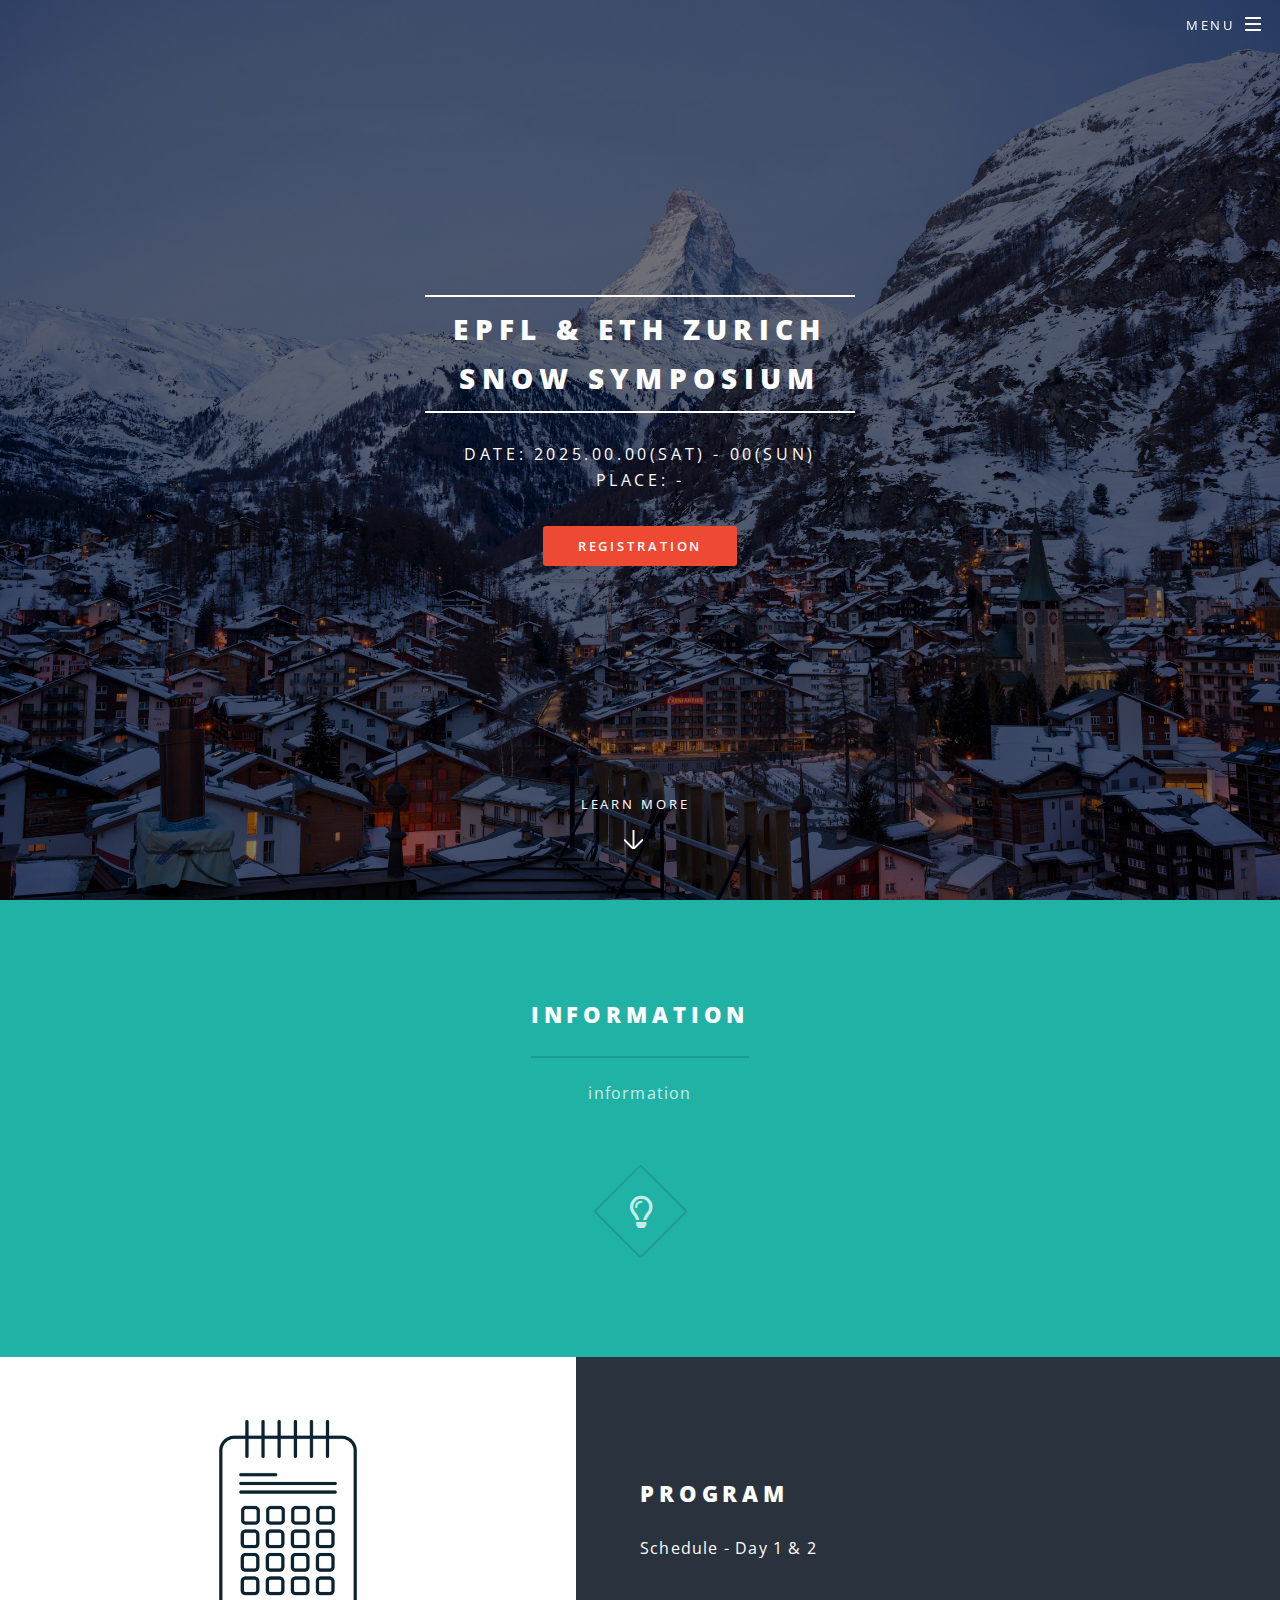
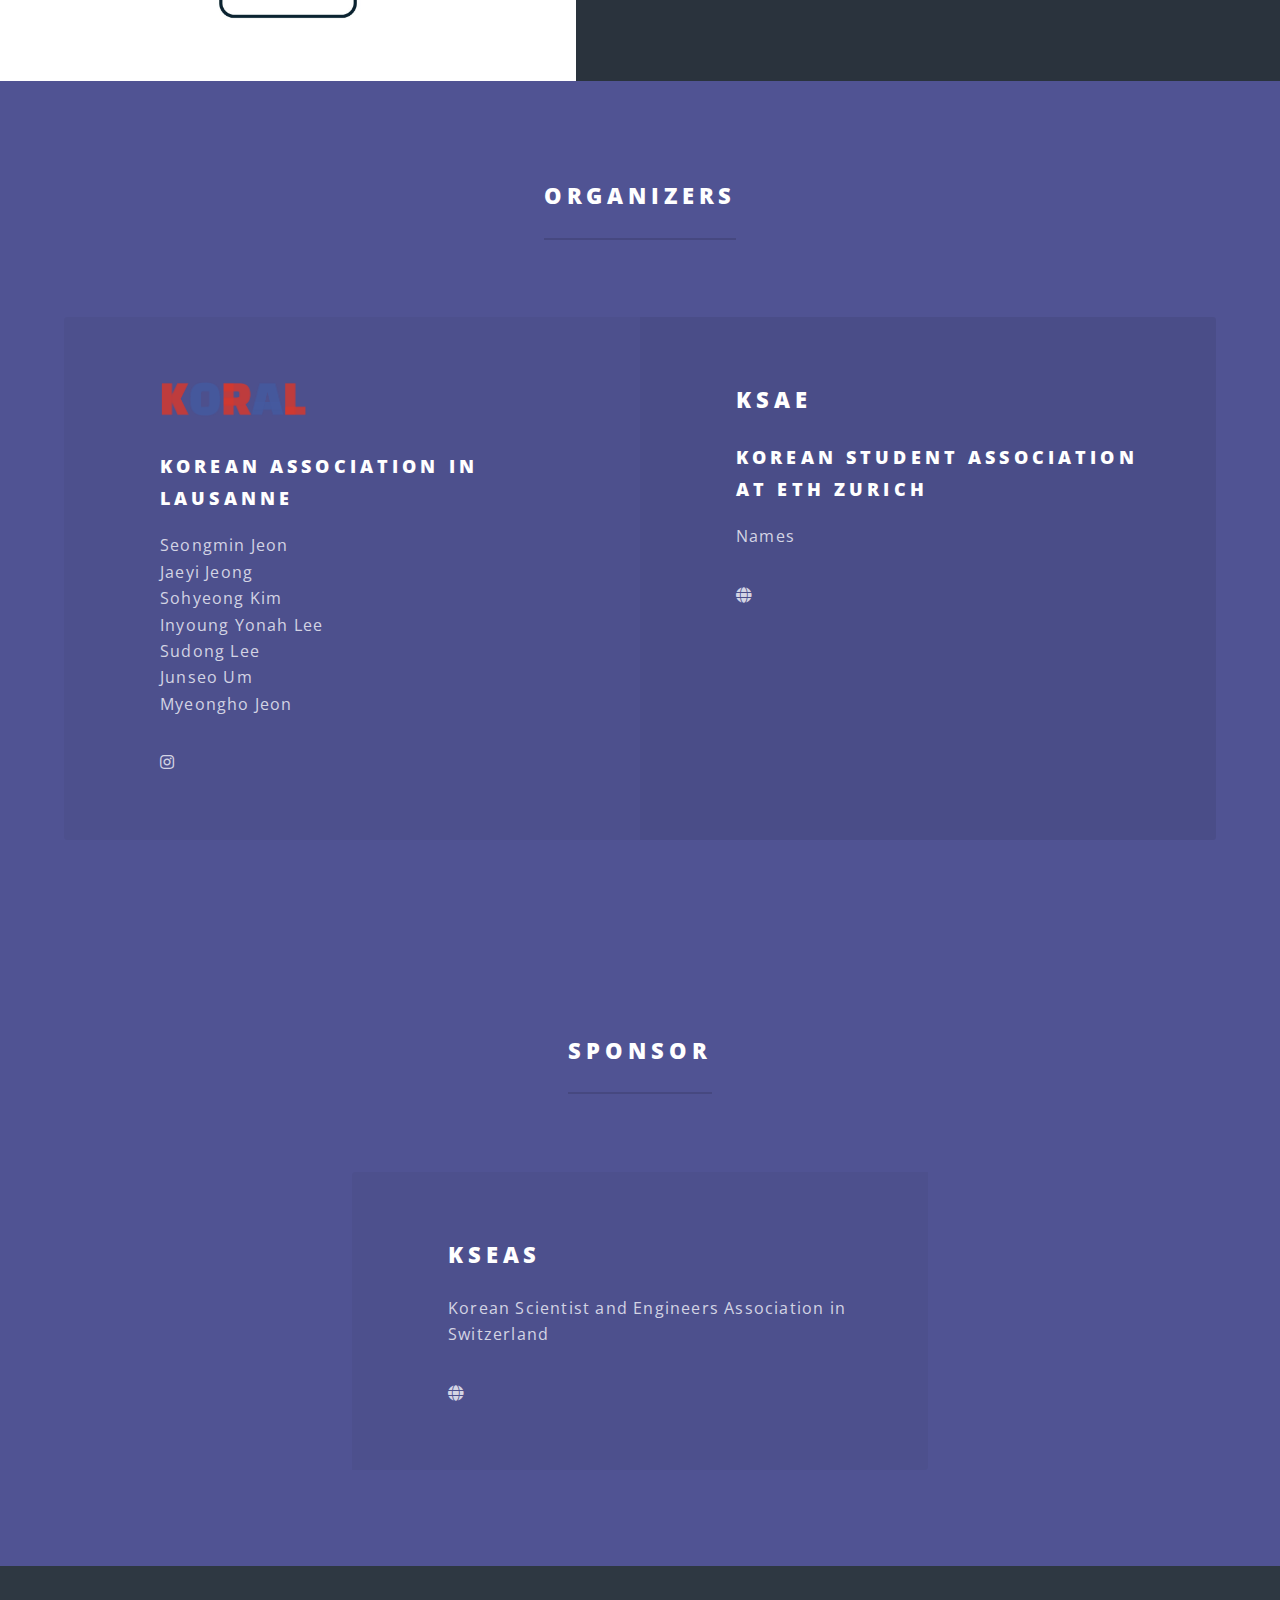
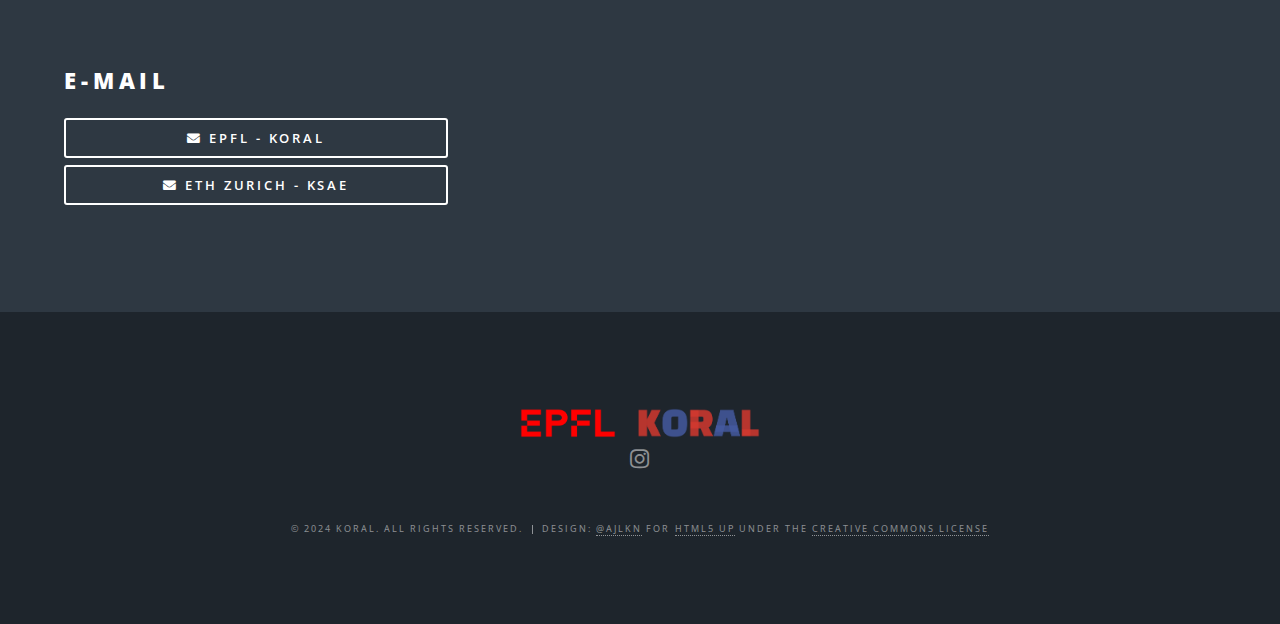
==== commit 5d89c9c0: "update: images" ====
--- a/index.html
+++ b/index.html
@@ -43,7 +43,7 @@
 							<h2>EPFL & ETH Zurich <br>
 							Snow Symposium</h2>
 							<p>Date: 2025.00.00(Sat) - 00(Sun)<br />
-							Place: -<br />
+							Place: -
 							</p>
 							<ul class="actions special">
 								<li><a href="#" class="button primary">Registration</a></li>
@@ -71,6 +71,7 @@
 						<section class="spotlight">
 							<div class="image"><img src="images/pic01.jpg" alt="" /></div><div class="content">
 								<h2>Program</h2>
+								<p>Schedule - Day 1 & 2</p>
 							</div>
 						</section>
 						</a>
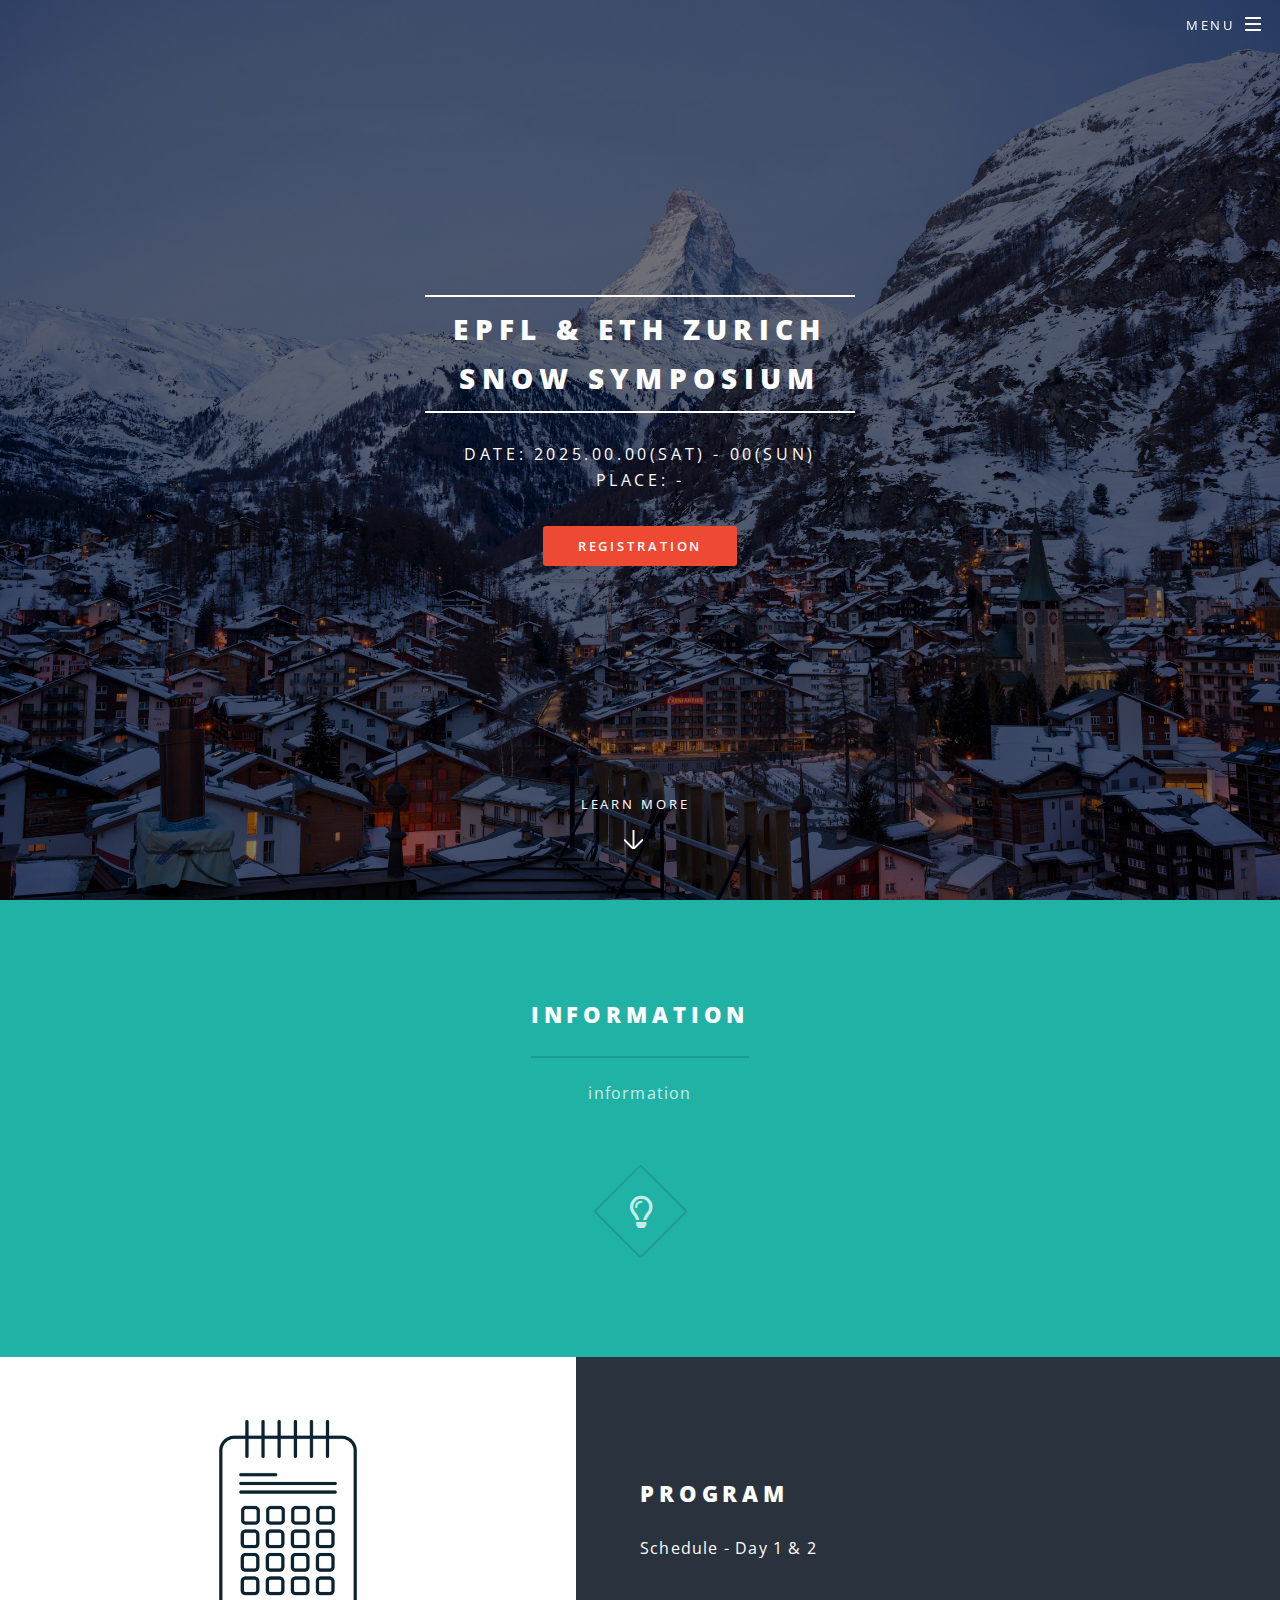
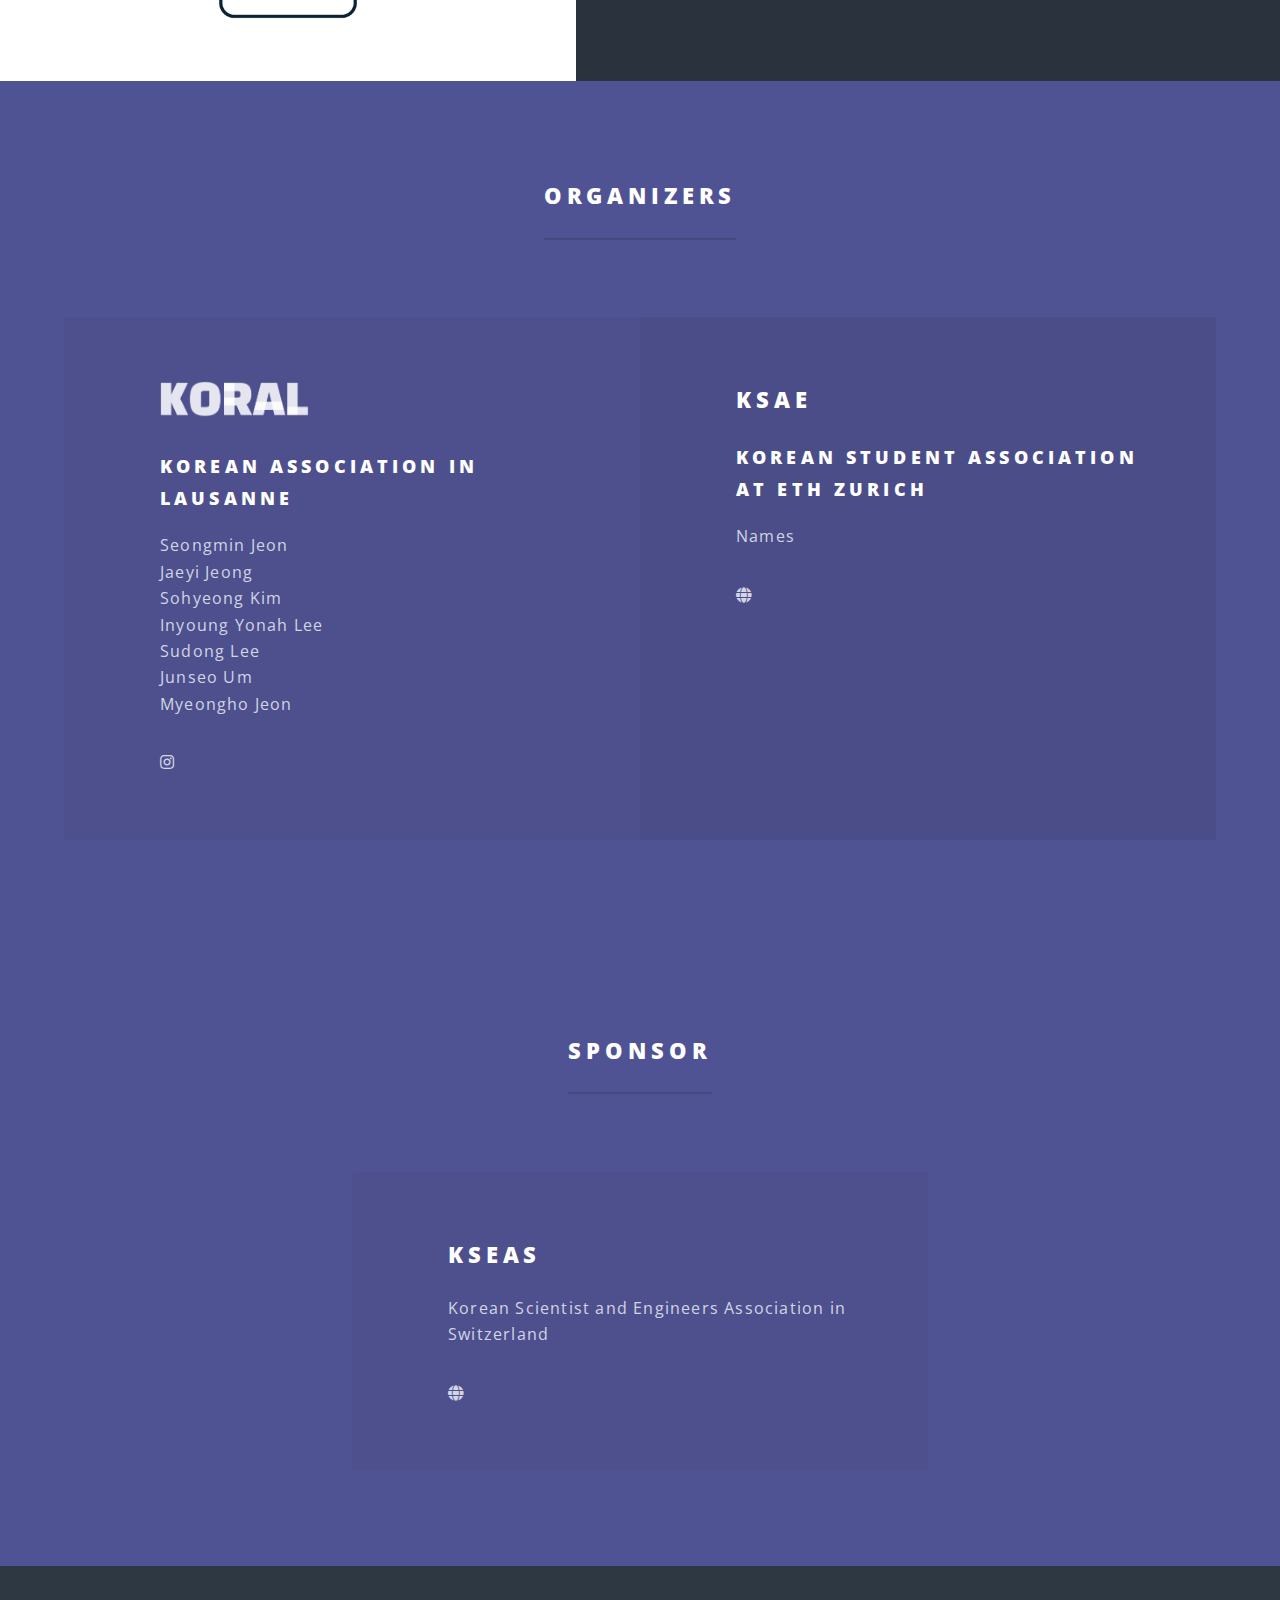
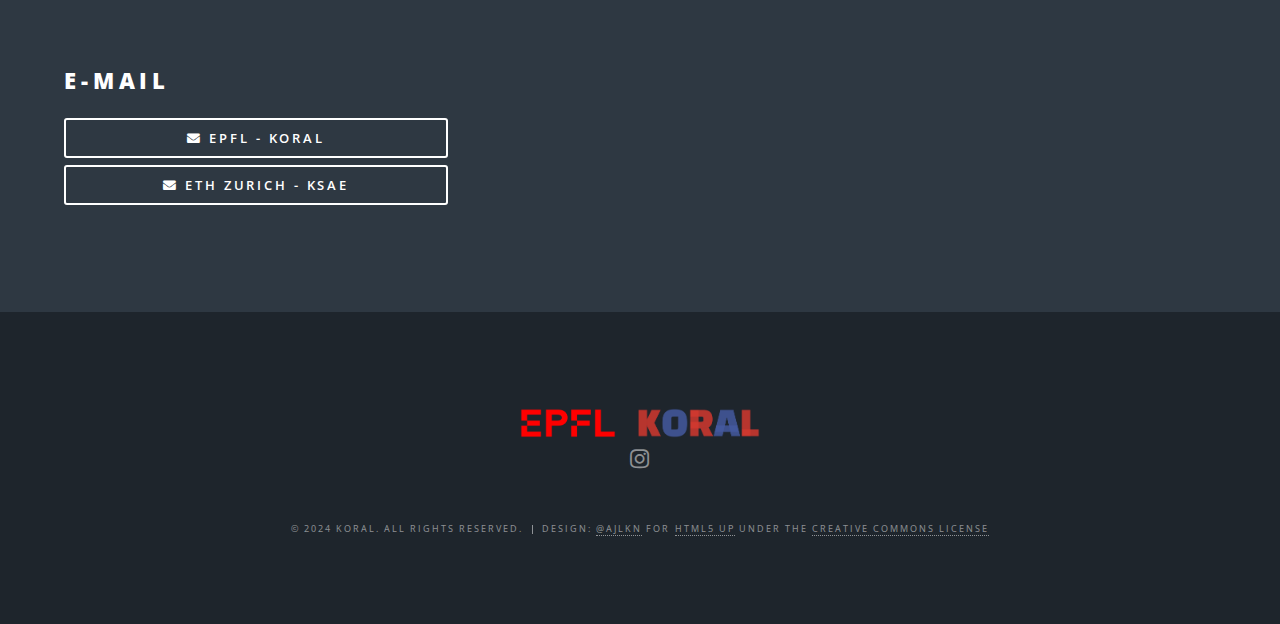
==== commit 6971cce1: "update: logo image" ====
--- a/index.html
+++ b/index.html
@@ -85,7 +85,7 @@
 							</header>
 							<ul class="features">
 								<li class="">
-									<h2><img src="images/KORAL_Logo.png" height="36", alt=""/></h2>
+									<h2><img src="images/KORAL_Logo_White.png" height="36", alt=""/></h2>
 									<h3>Korean Association in Lausanne</h3>
 									<p>
 									Seongmin Jeon<br>
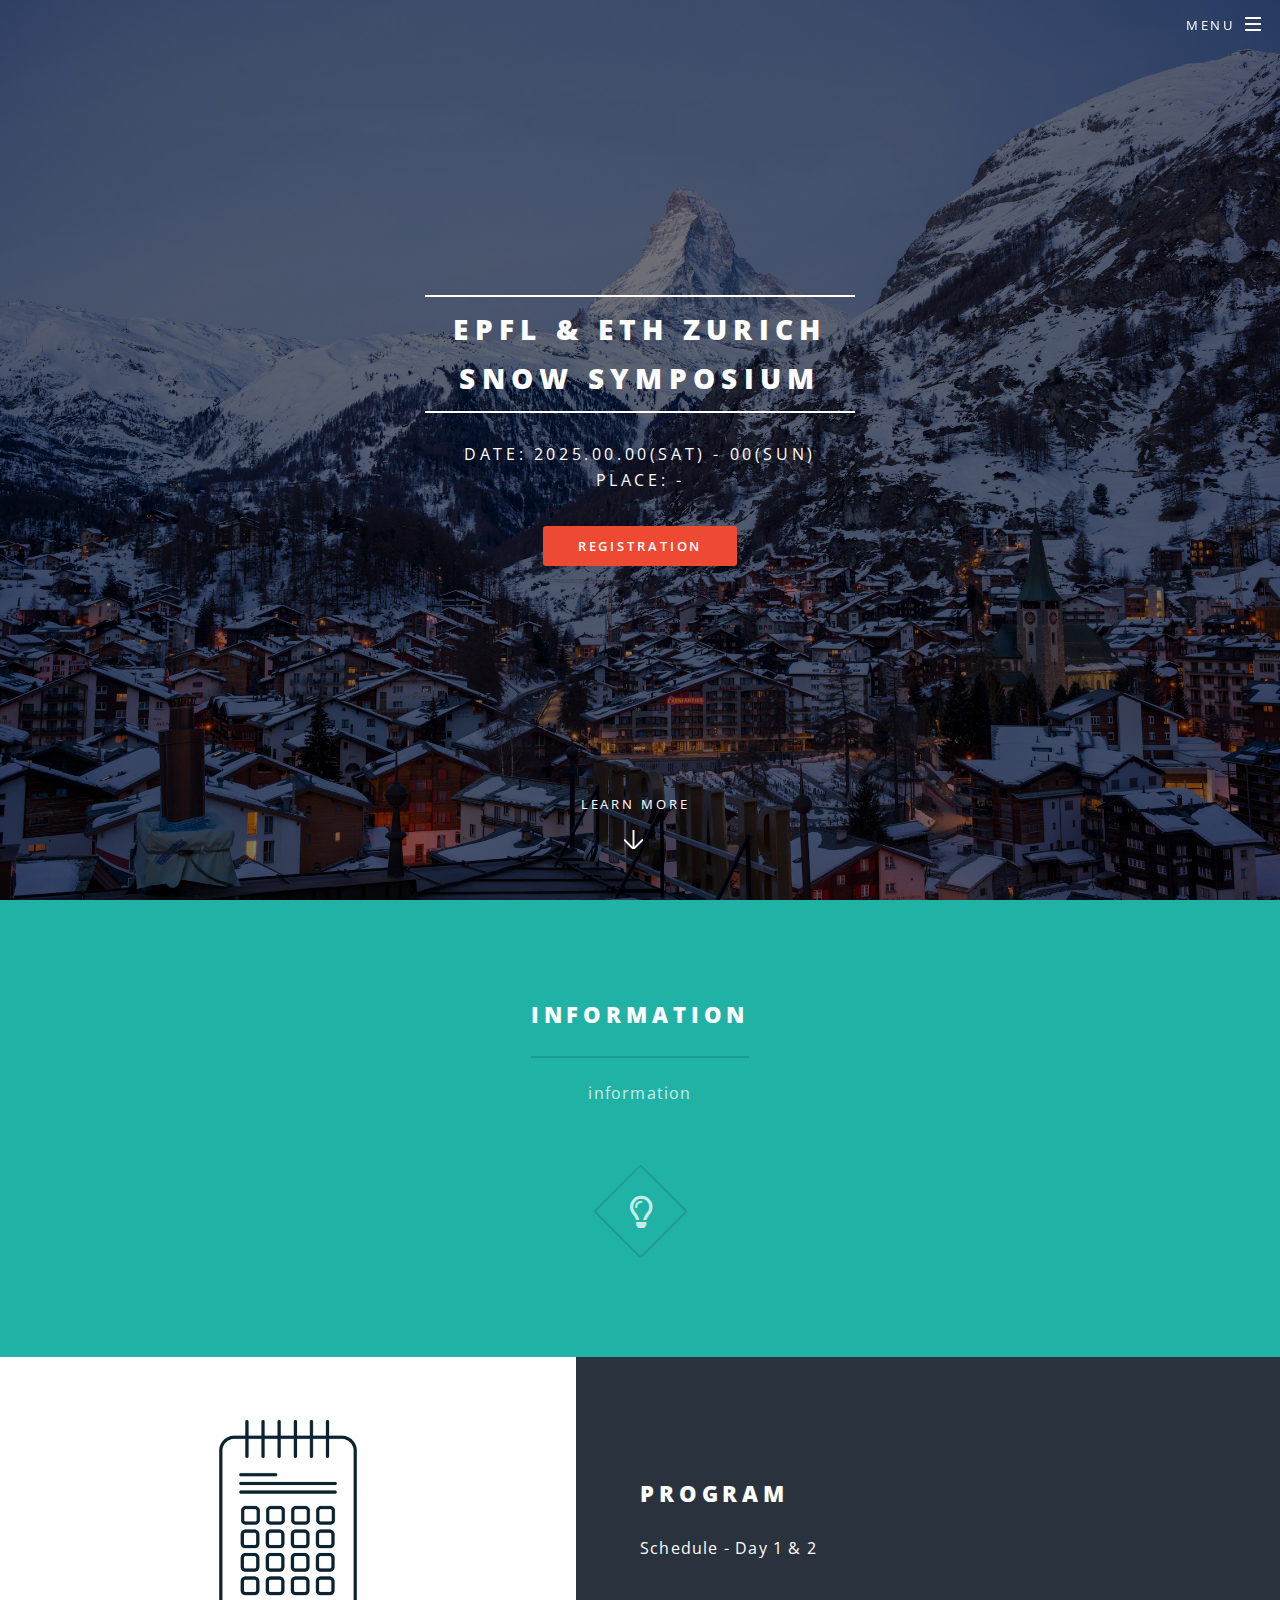
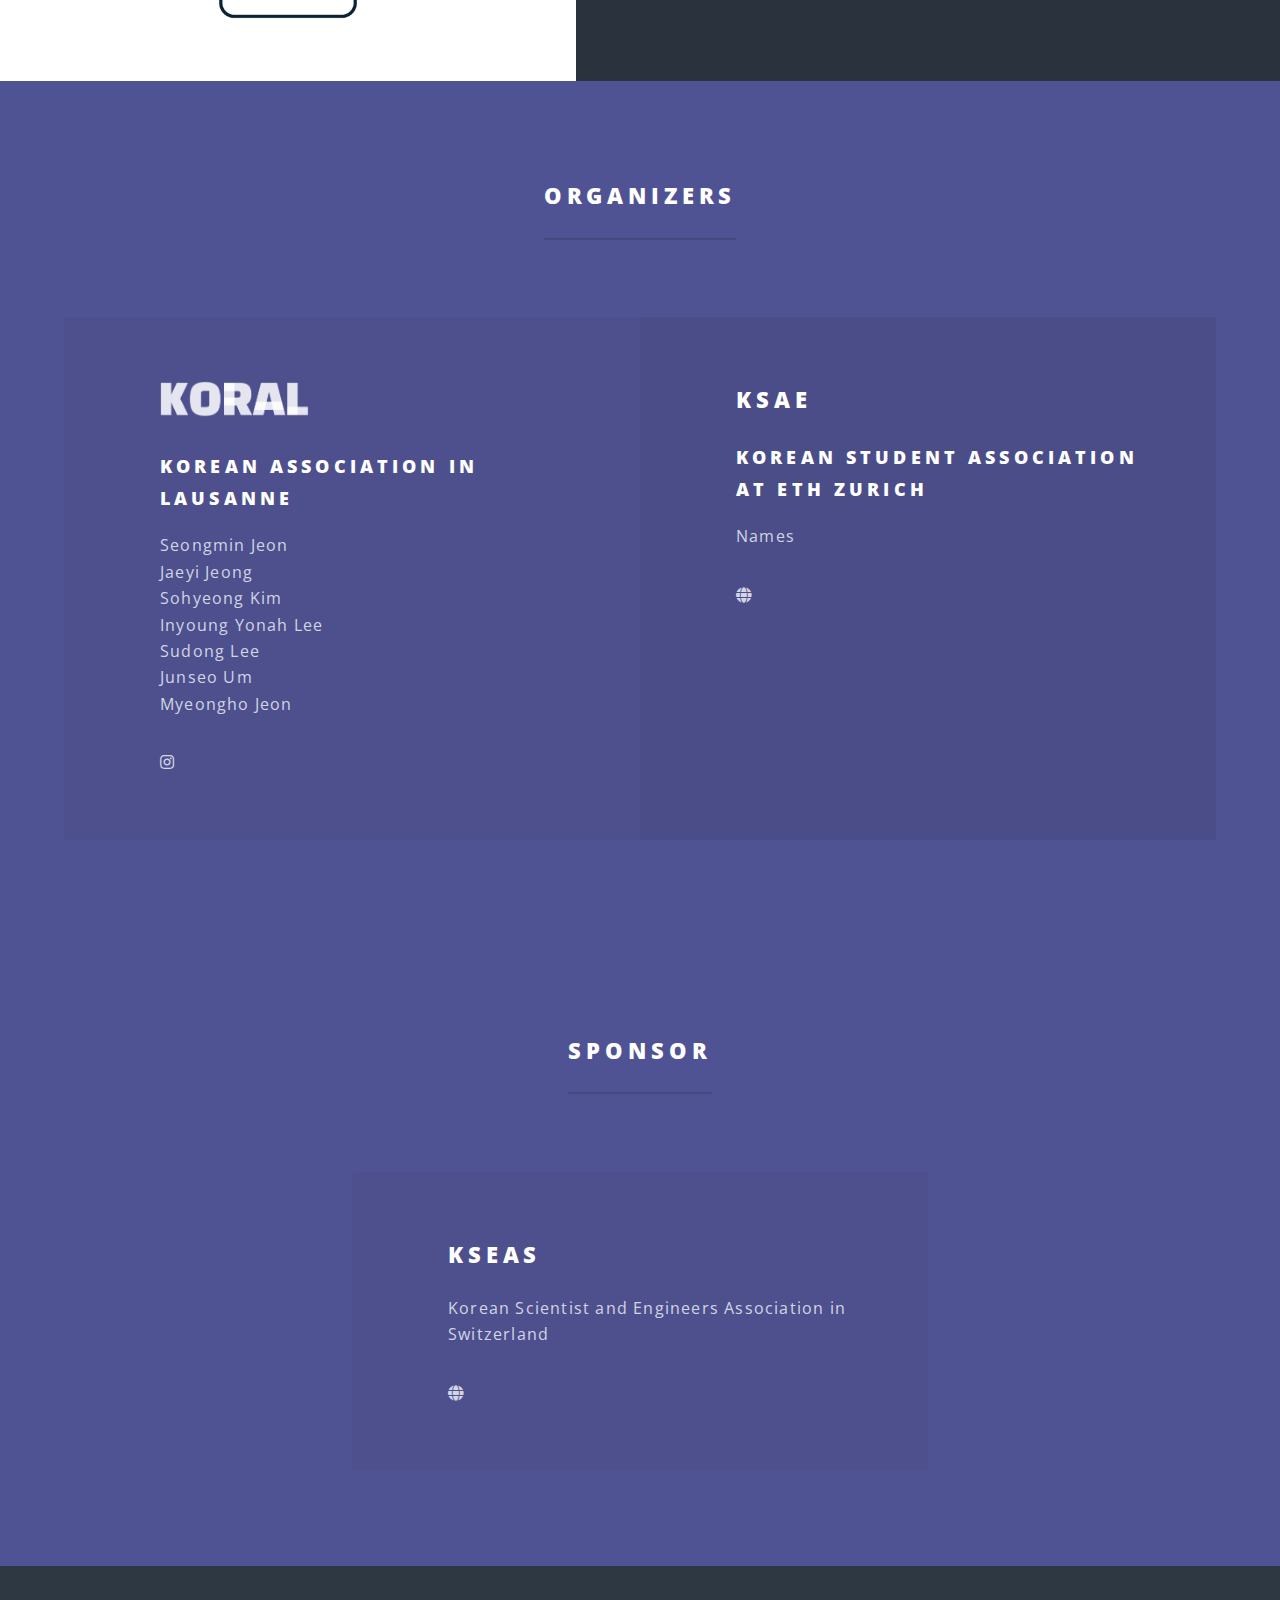
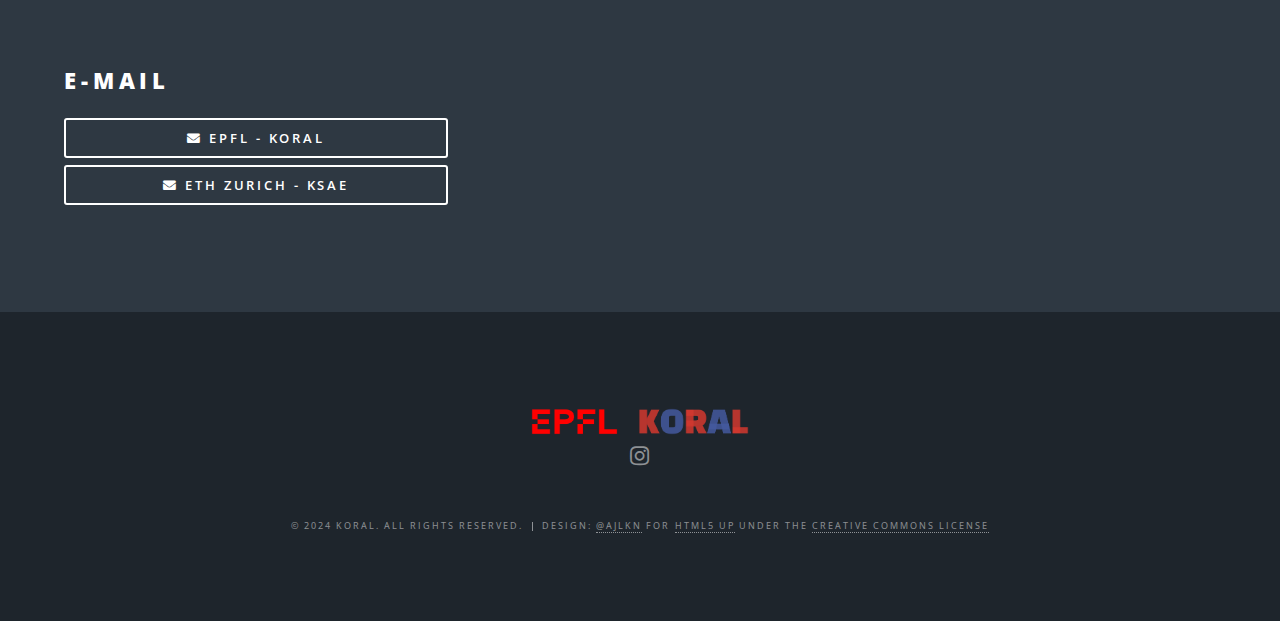
==== commit f7a1db03: "update: footer logo resize" ====
--- a/index.html
+++ b/index.html
@@ -29,7 +29,7 @@
 										<ul>
 											<li><a href="index.html">Home</a></li>
 											<li><a href="program.html">Program</a></li>
-											<li><a href="#">Registration</a></li>
+											<li><a href=https://forms.gle/yuwzYUJfYctXiXqz9 target="_blank">Registration</a></li>
 										</ul>
 									</div>
 								</li>
@@ -46,7 +46,7 @@
 							Place: -
 							</p>
 							<ul class="actions special">
-								<li><a href="#" class="button primary">Registration</a></li>
+								<li><a href=https://forms.gle/yuwzYUJfYctXiXqz9 target="_blank" class="button primary">Registration</a></li>
 							</ul>
 						</div>
 						<a href="#one" class="more scrolly">Learn More</a>
@@ -148,8 +148,8 @@
 
 				<!-- Footer -->
 					<footer id="footer">
-						<img src="images/EPFL_Logo.png" height="30", alt=""/> &nbsp;&nbsp;
-						<img src="images/KORAL_Logo.png" height="30", alt=""/>
+						<img src="images/EPFL_Logo.png" height="27", alt=""/> &nbsp;&nbsp;
+						<img src="images/KORAL_Logo.png" height="27", alt=""/>
 						<ul class="icons">
 						    <li><a href=https://www.instagram.com/koral_epfl/ target="_blank" class="icon brands fa-instagram"><span class="label">Instagram</span></a></li>
 						</ul>
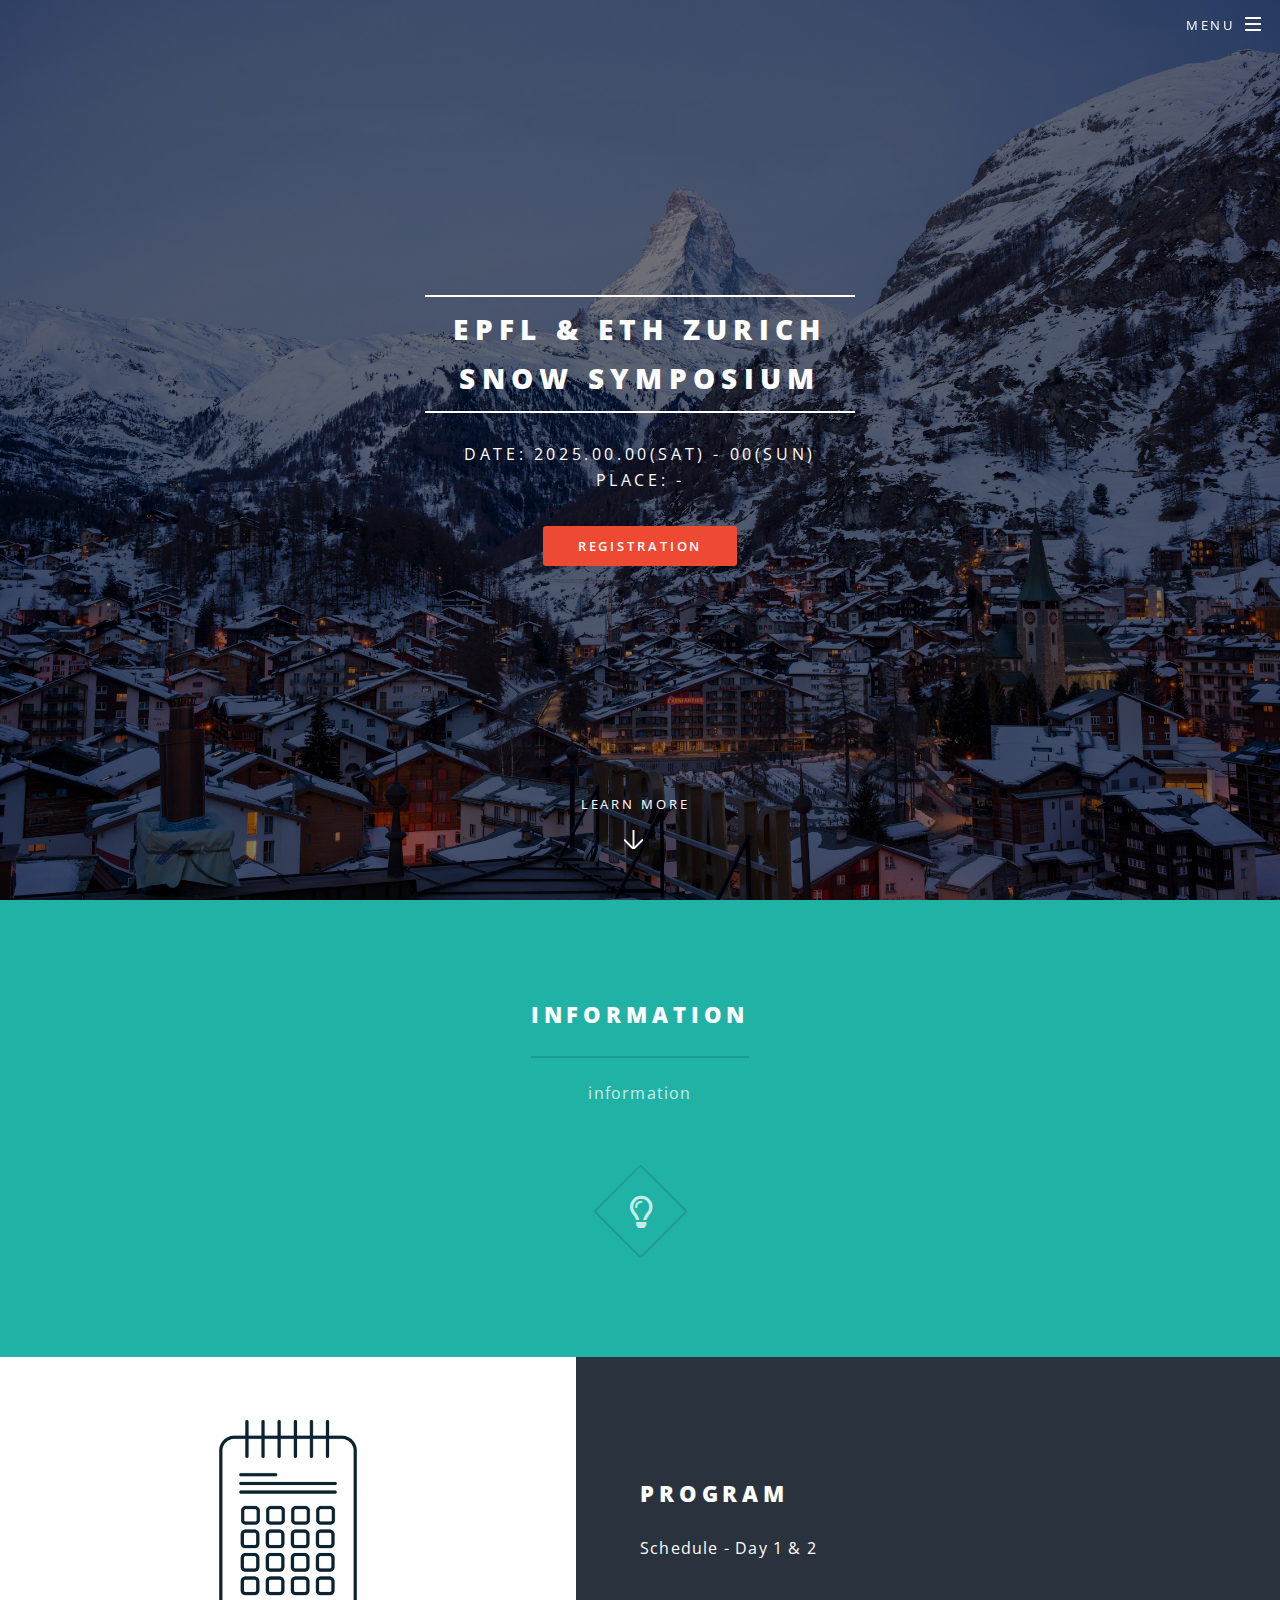
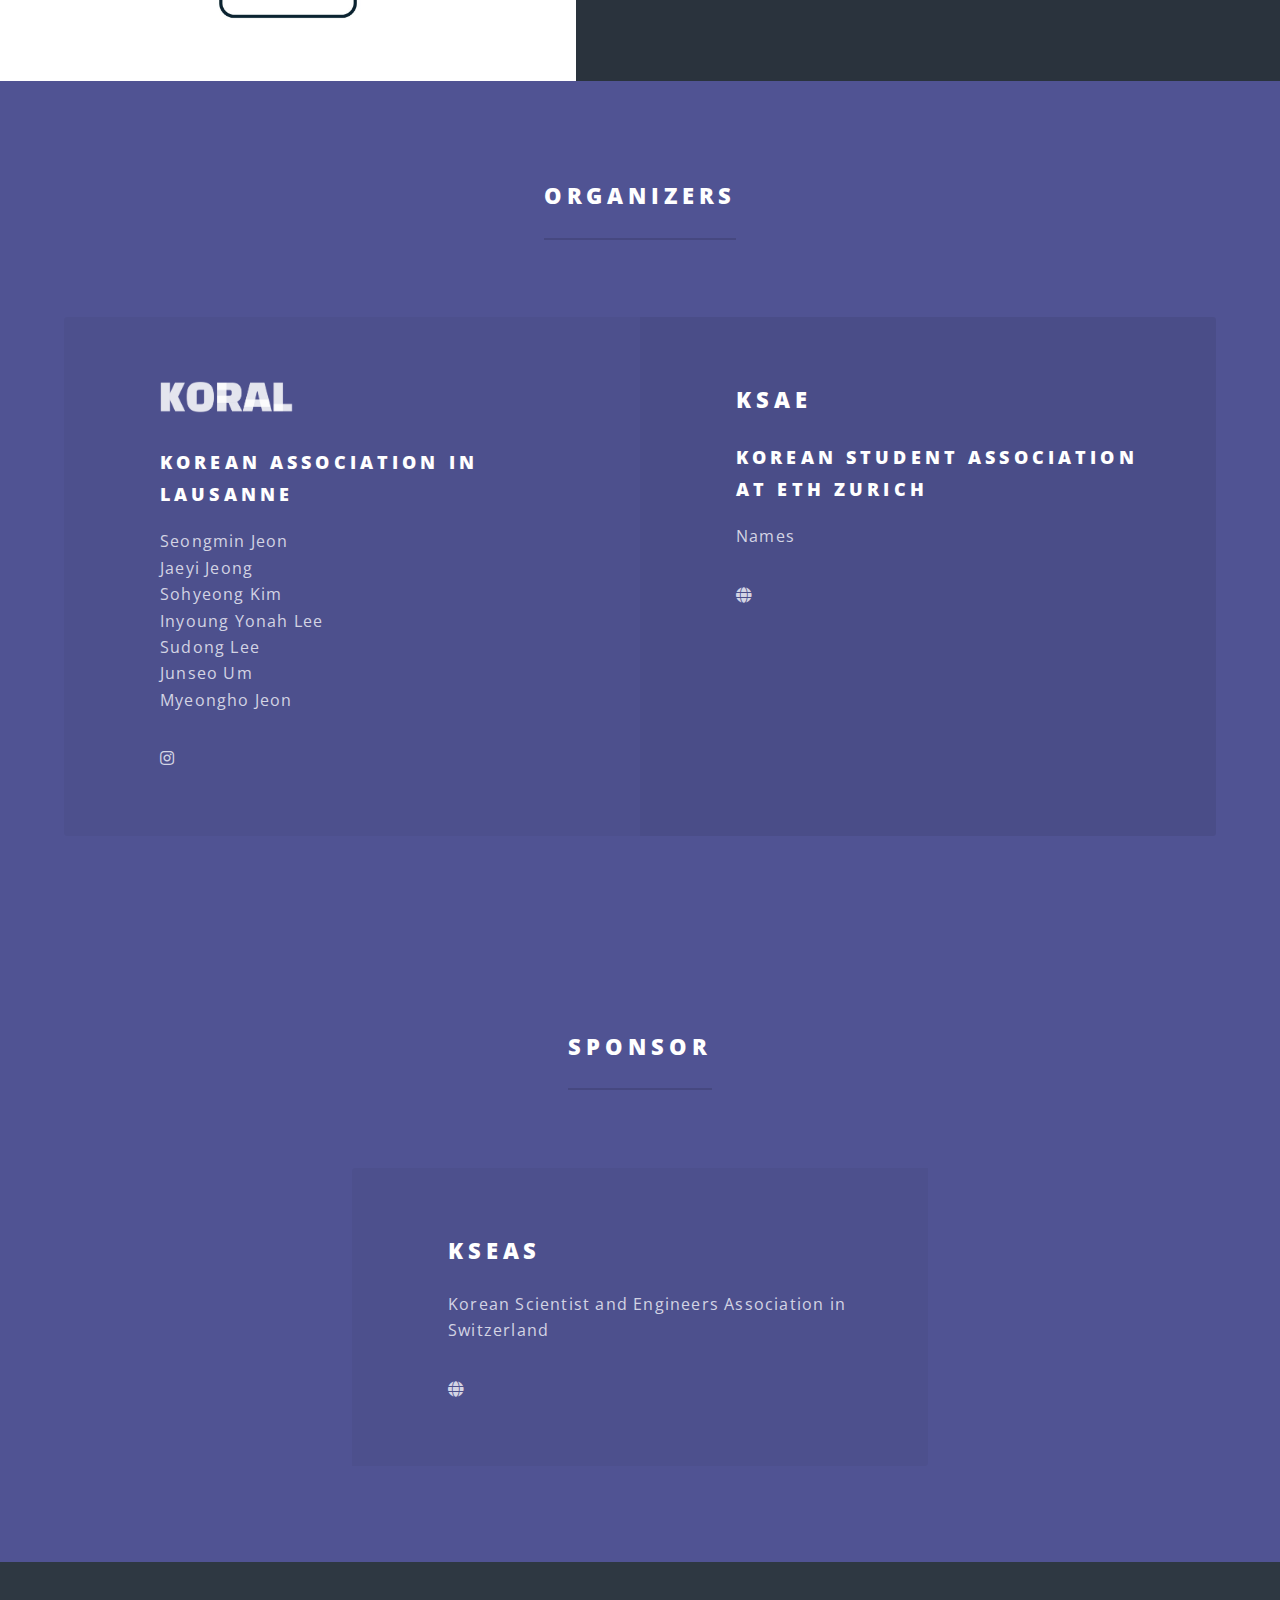
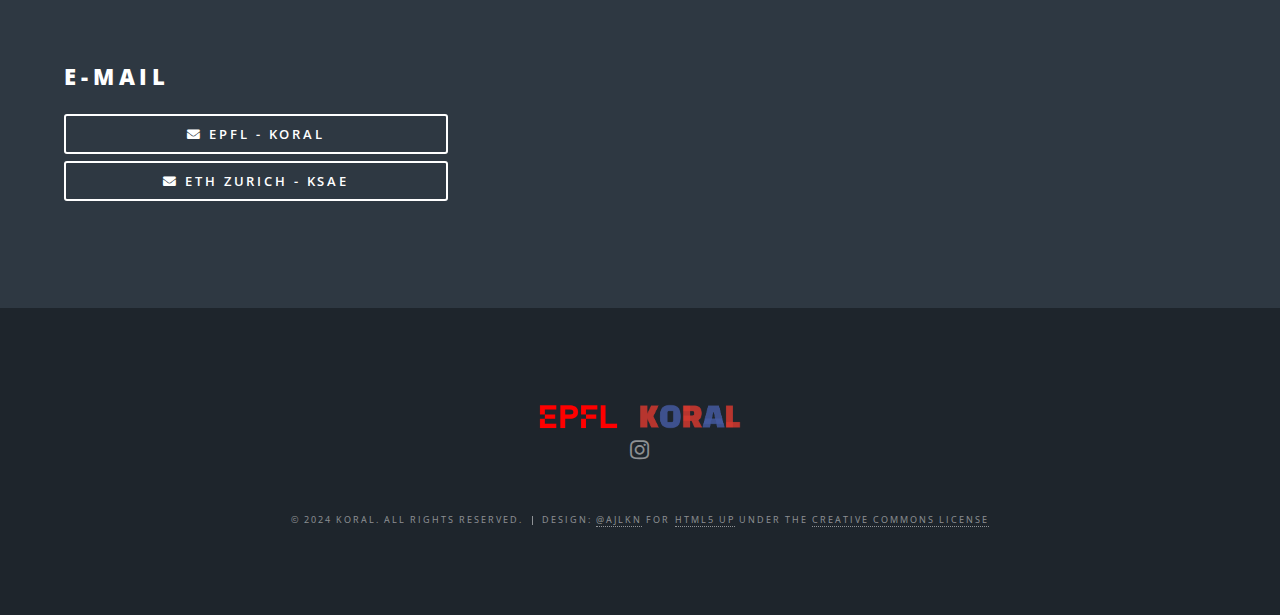
==== commit 84157e89: "update: footer logo resize" ====
--- a/index.html
+++ b/index.html
@@ -85,7 +85,7 @@
 							</header>
 							<ul class="features">
 								<li class="">
-									<h2><img src="images/KORAL_Logo_White.png" height="36", alt=""/></h2>
+									<h2><img src="images/KORAL_Logo_White.png" height="32", alt=""/></h2>
 									<h3>Korean Association in Lausanne</h3>
 									<p>
 									Seongmin Jeon<br>
@@ -148,8 +148,8 @@
 
 				<!-- Footer -->
 					<footer id="footer">
-						<img src="images/EPFL_Logo.png" height="27", alt=""/> &nbsp;&nbsp;
-						<img src="images/KORAL_Logo.png" height="27", alt=""/>
+						<img src="images/EPFL_Logo.png" height="25", alt=""/> &nbsp;&nbsp;
+						<img src="images/KORAL_Logo.png" height="25", alt=""/>
 						<ul class="icons">
 						    <li><a href=https://www.instagram.com/koral_epfl/ target="_blank" class="icon brands fa-instagram"><span class="label">Instagram</span></a></li>
 						</ul>
